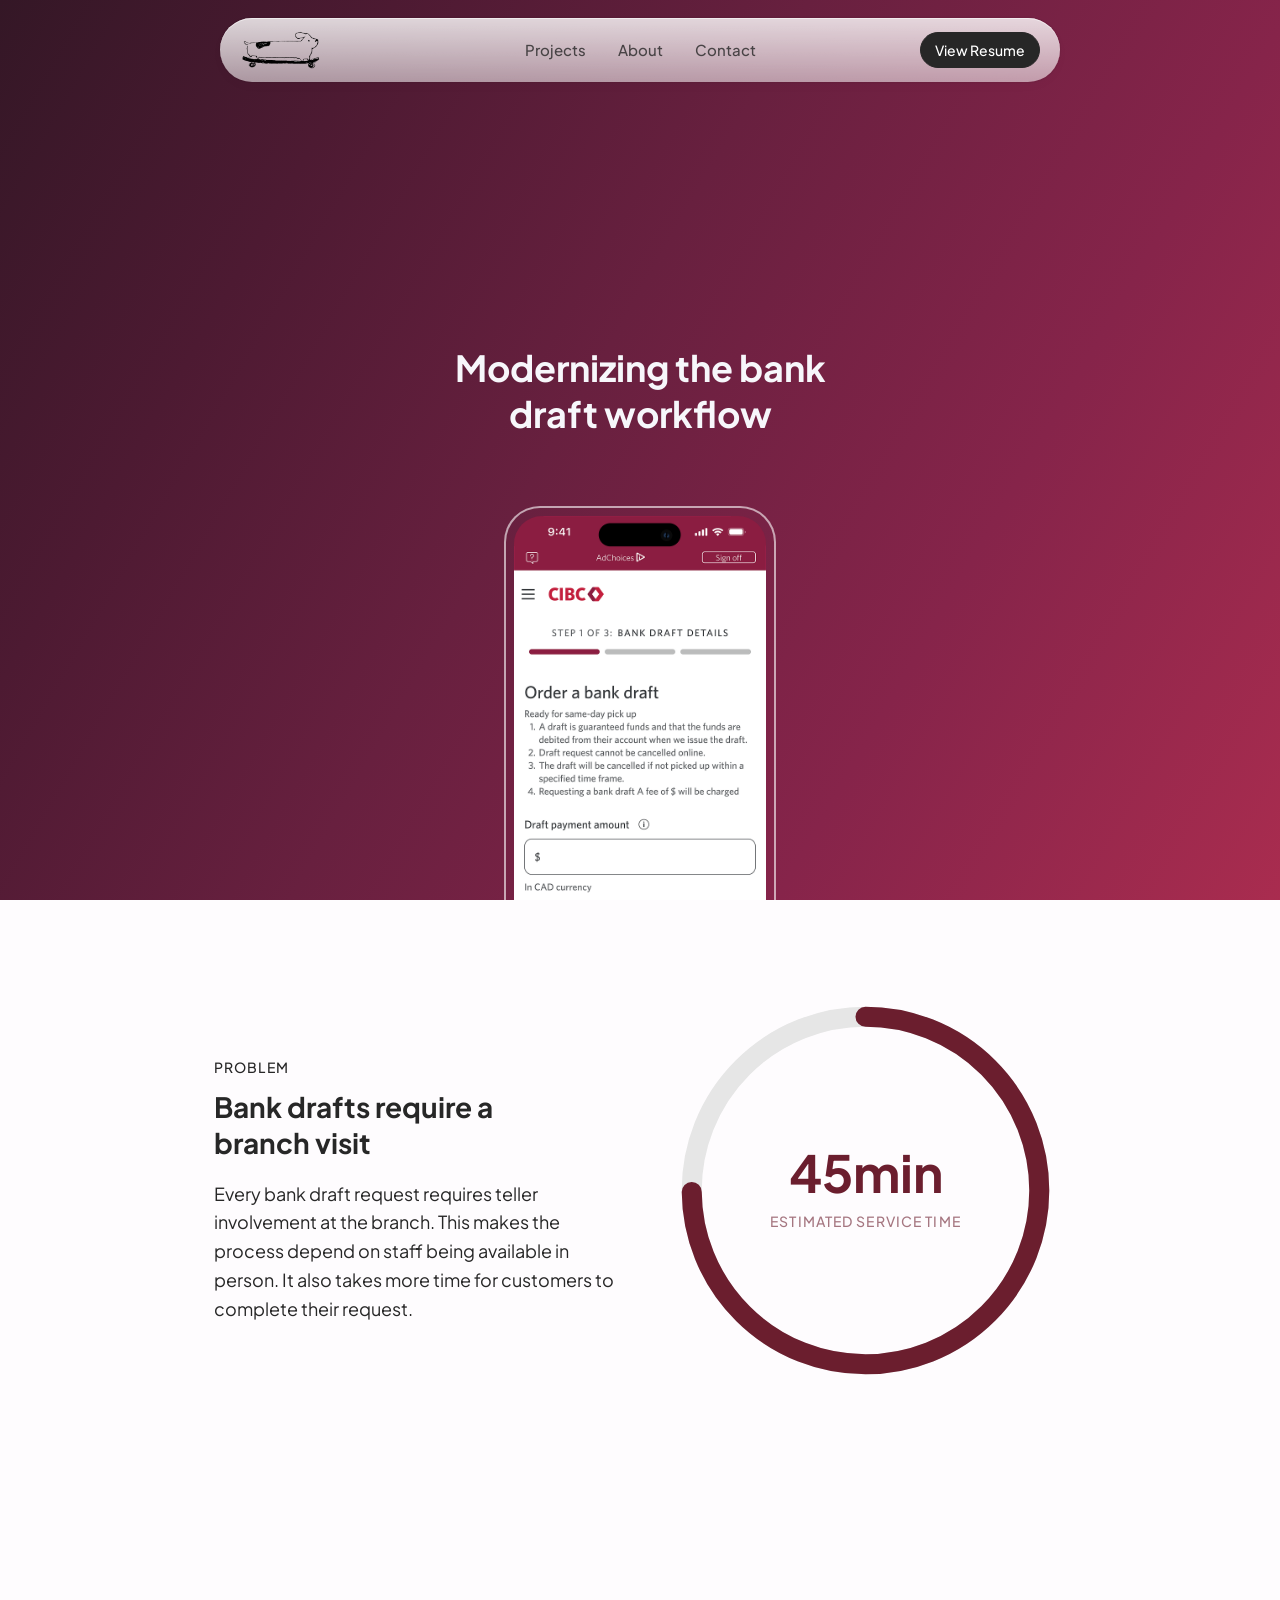
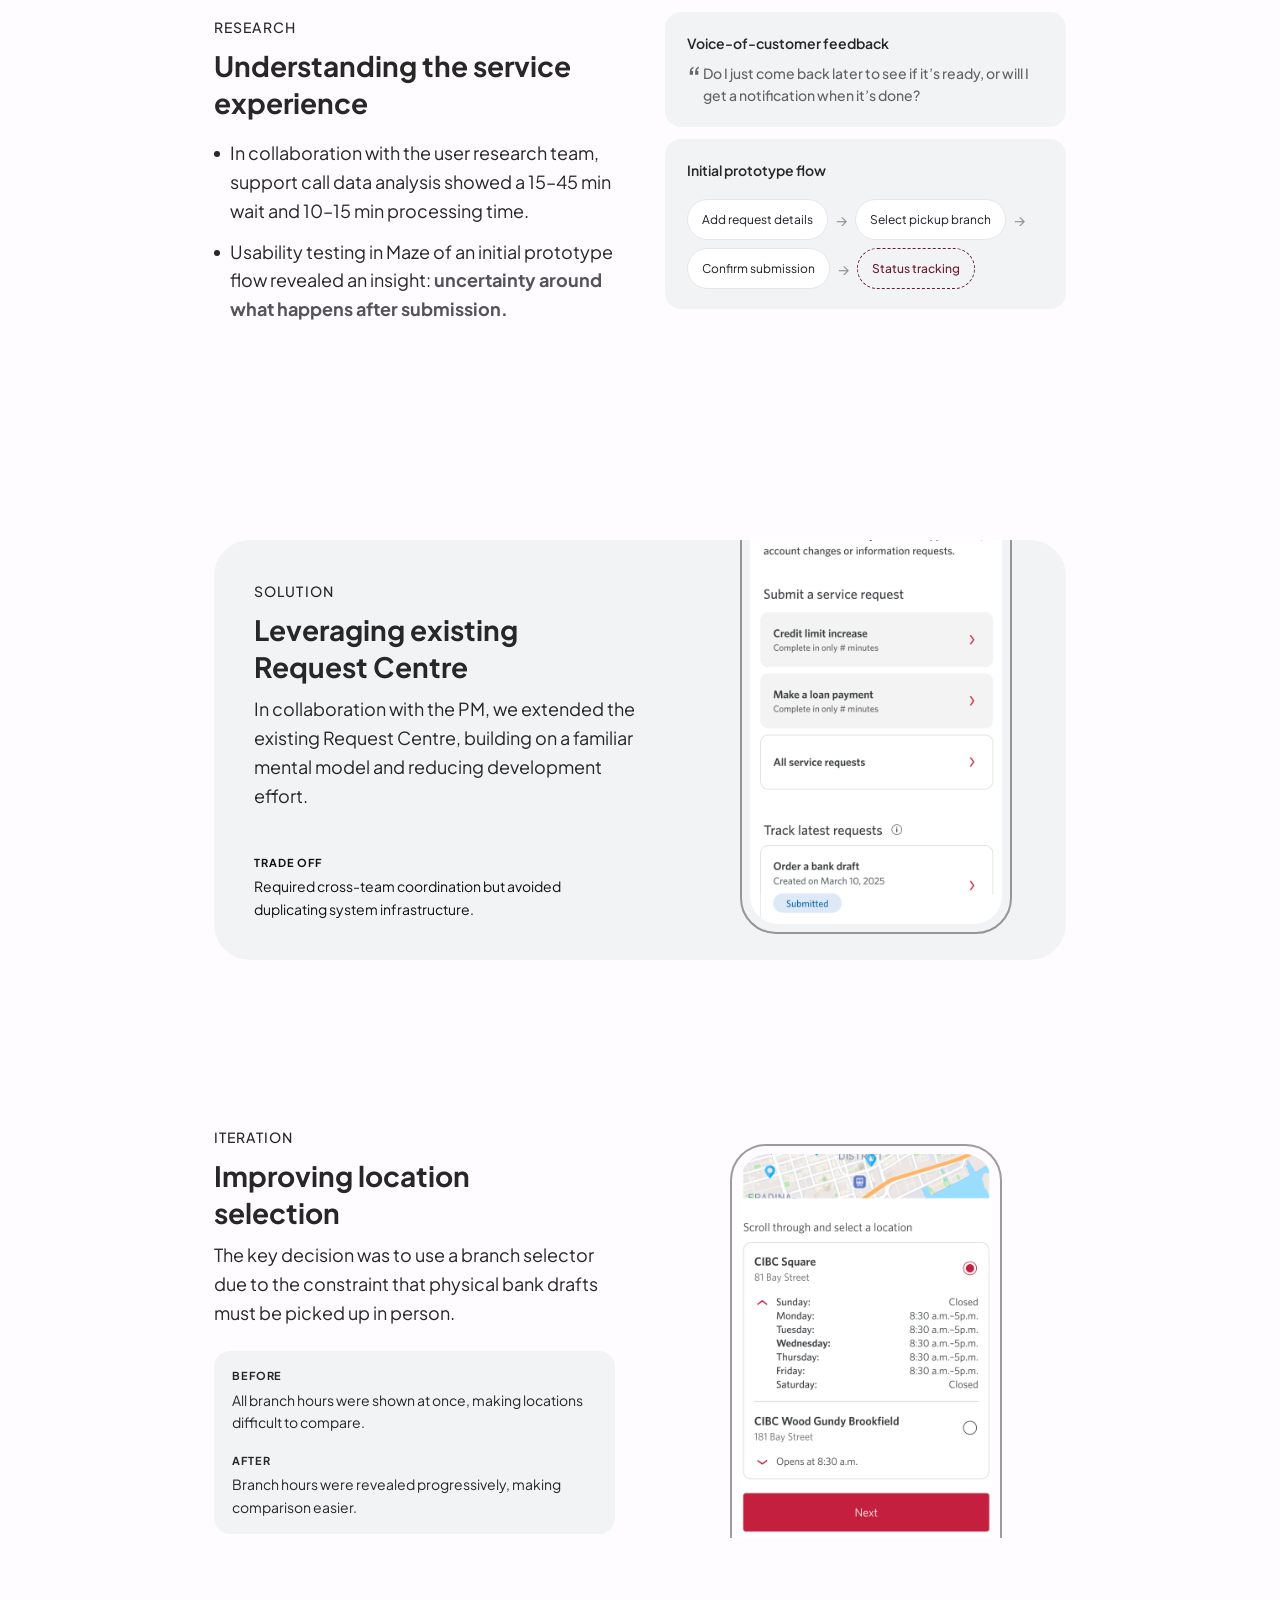
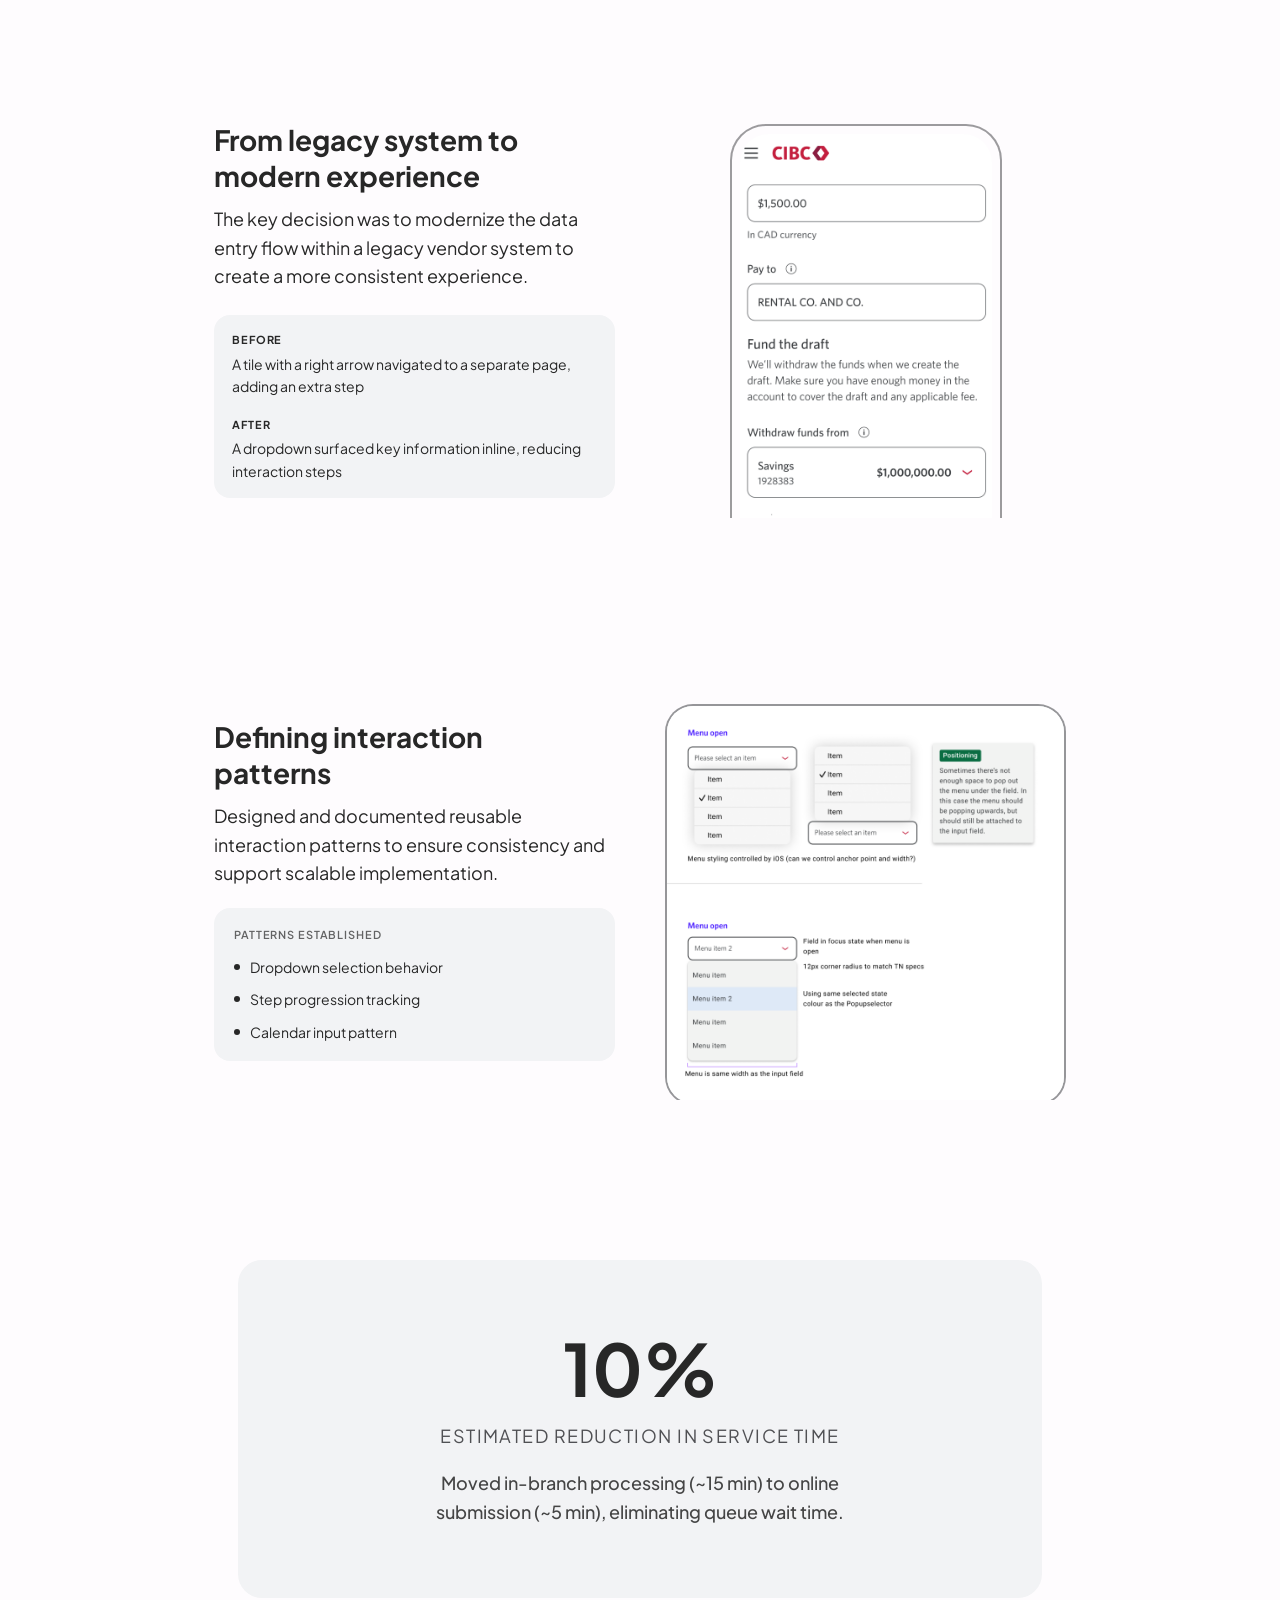
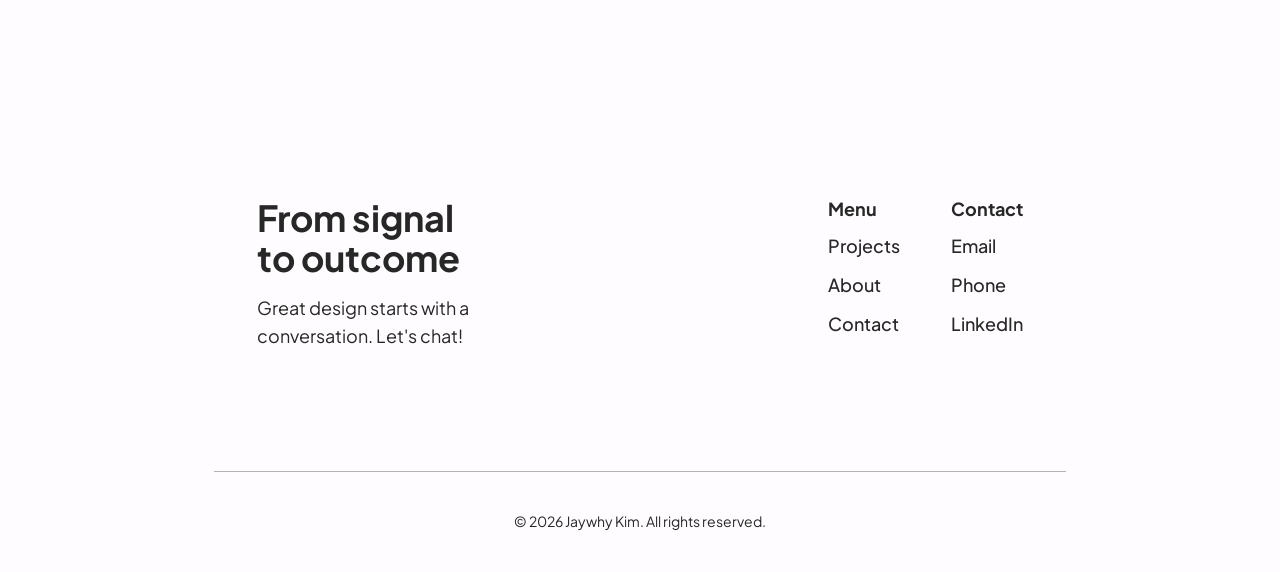
==== case-study-cibc.html @ 4ae616ef "Fix tradeoff and research styling" ====
<!DOCTYPE html>
<html lang="en">

<head>
  <meta charset="UTF-8" />
  <meta name="viewport" content="width=device-width, initial-scale=1.0" />

  <title>CIBC Case Study</title>

  <link rel="stylesheet" href="./styles.css" />
  <link rel="stylesheet" href="./case-study-cibc.css" />

</head>

<body>

<div class="container">

   <section class="hero">

      <div class="hero-content">
 <div class="hero-text">

         <h2>
Modernizing the bank<br>
<b>draft workflow</b>
</h2>

        </div>
      <div class="project-image">
  <div class="image-frame">

            <img src="assets/hero-cibc.png" alt="CIBC project preview">
  </div>
          </div>
          

        </div>

      

    </section>

    <nav class="navbar">
      <div class="navbar-inner">

        <a href="index.html" class="logo">
          <img src="assets/logo.png" alt="Logo">
        </a>

        <div class="nav-links">
          <a href="#projects">Projects</a>
          <a href="#about">About</a>
          <a href="#contact">Contact</a>
        </div>

        <a href="assets/Jaywhy-Resume-2026.pdf" class="button button-primary button-sm" target="_blank">
          View Resume
        </a>

      </div>
    </nav>
  <!-- =========================
       PROBLEM SECTION
  ========================== -->
  <!-- =========================
     PROBLEM SECTION (UPDATED)
========================== -->
<section class="projects-section">

  <div class="projects-grid">

    <div class="project-card project-card--split">

      <div class="project-content">

        <div class="project-top">

          <p class="project-metric">Problem</p>

          <h3 class="project-title">
Bank drafts require a branch visit
         </h3>

          <div class="problem-block">

  
    
    <p class="problem-text">
Every bank draft request requires teller involvement at the branch. This makes the process depend on staff being available in person. It also takes more time for customers to complete their request.
  </p>

  

</div>

        </div>
      </div>

<div class="project-tile project-tile--problem">

  <svg class="dial-svg" viewBox="0 0 120 120">

    <!-- background ring (25% remainder grey) -->
    <circle class="dial-bg" cx="60" cy="60" r="52"></circle>

    <!-- progress ring (75% burgundy) -->
    <circle class="dial-progress" cx="60" cy="60" r="52"></circle>

  </svg>

  <div class="dial-content">
    <div class="metric-value">45min</div>
    <div class="metric-label">Estimated service time </div>
  </div>

</div>
    </div>

  </div>

</section>
<section class="projects-section">
  <div class="projects-grid">

    <div class="project-card project-card--split project-card--solution">

      <!-- LEFT SIDE -->
      <div class="project-content">

        <div class="project-top">

          <p class="project-metric">Research</p>

          <h3 class="project-title">
Understanding the service experience
 </h3>
<div class="problem-block">

  <div class="problem-dot-line">
    <span class="problem-dot"></span>
    <p class="problem-text">
In collaboration with the user research team, support call data analysis showed a 15–45 min wait and 10–15 min processing time.
 </div>

  <div class="problem-dot-line">
    <span class="problem-dot"></span>
    <p class="problem-text">
Usability testing in Maze of an initial prototype flow revealed an insight: 
<span class="text-label">uncertainty around what happens after submission.</span>

  </div>

 

</div>
</div>
      </div>

      <!-- RIGHT SIDE: RESEARCH TILE -->
     <!-- RIGHT SIDE: RESEARCH TILE -->
<div class="project-tile project-tile--research">

  <div class="research-stack">

    <!-- CARD 2 -->
 <div class="research-card">
      <h4>Voice-of-customer feedback</h4>

    
      <div class="impact-point ">
        <span class="vc-quote">
Do I just come back later to see if it’s ready, or will I get a notification when it’s done?
      </div>
    </div>

    <!-- CARD 3 (NEW: FLOW ARTIFACT) -->
    <div class="research-card">
      <h4>Initial prototype flow</h4>

      <div class="impact-flow">

        <div class="flow-row">
          <span class="pill">Add request details</span>
          <span class="arrow">→</span>
          <span class="pill">Select pickup branch</span>
          <span class="arrow">→</span>
          <span class="pill">Confirm submission</span>
          <span class="arrow">→</span>
          <span class="pill pill--missing">Status tracking</span>
        </div>

      </div>
    </div>
   
   

  </div>
</div>

    </div>

  </div>
</section>

  <!-- =========================
       SOLUTION SECTION
  ========================== -->
  <section class="projects-section">
    <div class="projects-grid">

      <div class="project-card project-card--split project-card--full">

        <div class="project-content">

          <div class="project-top">

            <p class="project-metric">Solution</p>

            <h3 class="project-title">
Leveraging existing Request Centre       </h3>

            <p class="project-description">
In collaboration with the PM, we extended the existing Request Centre, building on a familiar mental model and reducing development effort.
</p>



          </div>
 <div class="project-bottom">
    <div class="tradeoff">
      <div class="tradeoff-label">TRADE OFF</div>
      <div class="tradeoff-text">
Required cross-team coordination but avoided duplicating system infrastructure.
      </div>
    </div>
  </div>
        </div>

        <div class="project-tile">
          


 <div class="project-image">
  <div class="image-frame image-frame--inverted">

            <img src="assets/status-pill.png" alt="CIBC project preview">
  </div>
          </div>




        </div>

      </div>

    </div>
  </section>
  <section class="projects-section">
    <div class="projects-grid">

      <div class="project-card project-card--split">

        <div class="project-content">

          <div class="project-top">
 <p class="project-metric">Iteration</p>
           

            <h3 class="project-title">
Improving location selection
            </h3>

            <p class="project-description">
The key decision was to use a branch selector due to the constraint that physical bank drafts must be picked up in person.
</div>
<div class="comparison-card">

  <div class="comparison-block">
    <div class="comparison-label">BEFORE</div>
    <div class="comparison-text">
All branch hours were shown at once, making locations difficult to compare.
   </div>
  </div>

  <div class="comparison-spacer"></div>

  <div class="comparison-block">
    <div class="comparison-label">AFTER</div>
    <div class="comparison-text">
Branch hours were revealed progressively, making comparison easier.
    </div>
  </div>

</div>
        </div>




        <div class="project-tile">
          


 <div class="project-image--default">
  <div class="image-frame">

            <img src="assets/scroll-map.png" alt="CIBC project preview">
  </div>
          </div>




        </div>

      </div>

    </div>
  </section>
  
  <section class="projects-section">
    <div class="projects-grid">

      <div class="project-card project-card--split">

        <div class="project-content">

          <div class="project-top">

           

            <h3 class="project-title">
From legacy system to modern experience
           </h3>

            <p class="project-description">
The key decision was to modernize the data entry flow within a legacy vendor system to create a more consistent experience.
</div>
<div class="comparison-card">

  <div class="comparison-block">
    <div class="comparison-label">BEFORE</div>
    <div class="comparison-text">
A tile with a right arrow navigated to a separate page, adding an extra step    </div>
  </div>

  <div class="comparison-spacer"></div>

  <div class="comparison-block">
    <div class="comparison-label">AFTER</div>
    <div class="comparison-text">
A dropdown surfaced key information inline, reducing interaction steps
    </div>
  </div>

</div>
        </div>

        <div class="project-tile">
          


 <div class="project-image--default">
  <div class="image-frame">

            <img src="assets/detail-input.png" alt="CIBC project preview">
  </div>
          </div>




        </div>

      </div>

    </div>
  </section>
  


<section class="projects-section">
    <div class="projects-grid">

      <div class="project-card project-card--split">

        <div class="project-content">

          <div class="project-top">

           

            <h3 class="project-title">
Defining interaction patterns
           </h3>

            <p class="project-description">
Designed and documented reusable interaction patterns to ensure consistency and support scalable implementation.
</p>
</div>
<div class="impact-stack">


  <div class="impact-label">
Patterns established
  </div>

  <div class="impact-list">

    <div class="impact-point">
      <span class="impact-dot"></span>
      <span>Dropdown selection behavior</span>
    </div>

    <div class="impact-point">
      <span class="impact-dot"></span>
      <span>Step progression tracking</span>
    </div>

    <div class="impact-point">
      <span class="impact-dot"></span>
      <span>Calendar input pattern</span>
    </div>

  </div>

</div>
        </div>

        <div class="project-tile">
          


 <div class="project-image--default">
  <div class="no-outline-tile">

            <img src="assets/design-system.png" alt="CIBC project preview">
  </div>
          </div>




        </div>

      </div>

    </div>
  </section>


   
<section class="metric-section">

  <div class="outcome-card">

    <div class="outcome-metric">
       10%
    </div>

<div class="outcome-description">
Estimated reduction in service time 
</div>

    <div class="outcome-subtitle">
Moved in-branch processing (~15 min) to online submission (~5 min), eliminating queue wait time.
  </div>

</section>

<section id="contact" class="contact-section">

      <div class="contact-content">

        <div class="contact-col contact-intro">
          <h2>From signal to outcome</h2>
          <p> Great design starts with a conversation. Let's chat!</p>
        </div>

        <div class="contact-group">

          <div class="contact-col">
            <h3 class="contact-title">Menu</h3>
            <div class="contact-links">
              <a href="#projects">Projects</a>
              <a href="#about">About</a>
              <a href="#contact">Contact</a>
            </div>
          </div>

          <div class="contact-col">
            <h3 class="contact-title">Contact</h3>
            <div class="contact-links">
              <a href="mailto:jaywhyk@gmail.com">Email</a>
              <a href="tel:+16477075891">Phone</a>
              <a href="https://linkedin.com">LinkedIn</a>
            </div>
          </div>

        </div>

      </div>

    </section>

  <!-- =========================
       FOOTER
  ========================== -->
  <footer class="footer">
    <p class="small">© 2026 Jaywhy Kim. All rights reserved.</p>
  </footer>

</div>

</body>
</html>
---- styles.css ----
@import url('https://fonts.googleapis.com/css2?family=Plus+Jakarta+Sans:wght@300;400;500;600;700;800&display=swap');

/* =========================
   BASE RESET
========================= */

* {
  margin: 0;
  padding: 0;
  box-sizing: border-box;
}

html, body {
  height: 100%;
}

body {
  margin: 0;
  padding: 0;

}

/* =========================
   DESIGN TOKENS
========================= */

:root {
  --bg: #FEFCFE;

  --text-h1: 60px;
  --text-h2: 36px;
  --text-h3: 28px;
  --text-p: 18px;
  --text-small: 14px;
  --text-lead: 22px;

  --lh-tight: 1.1;
  --lh-normal: 1.6;

  --weight-regular: 400;
  --weight-medium: 500;
  --weight-bold: 700;

  --radius-md: 20px;
  --radius-lg: 28px;
  --radius-xl: 36px;

  --border-glass: rgba(0, 0, 0, 0.06);
  --border-light: rgba(39, 39, 39, 0.12);
  --border-medium: rgba(39, 39, 39, 0.22);
  --border-strong: rgba(39, 39, 39, 0.35);
  --border-white: rgb(247, 247, 251);
  --border-white-soft: rgba(255, 255, 255, 0.6);
  --border-grey: rgba(39, 39, 39, 0.24);

  --bg-card: rgb(247, 247, 251);
  --bg-about: #e8e8e8;

  --black: rgb(39, 39, 39);
  --black-soft: rgb(26, 26, 34);
  --black-muted: rgba(11, 11, 15, 0.7);
  --black-faint: rgba(11, 11, 15, 0.4);
  --grey: rgb(242, 243, 245);
  --burgundy: #6b1e2e;

  --text-grey: rgba(39, 39, 39, 0.7);

  --navbar-h: 82px; /* 64px bar + 18px sticky top offset */
}

/* =========================
   BASE
========================= */

body {
  font-family: "Plus Jakarta Sans", sans-serif;
  line-height: var(--lh-normal);
  background: var(--bg);
  color: var(--black);
  -webkit-font-smoothing: antialiased;
  text-rendering: optimizeLegibility;
}

/* KEY FIX: container is now a flex column so hero can fill remaining height */
.container {
  max-width: 900px;
  margin: 0 auto;
  padding: 0 20px;
  min-height: 100dvh;
  display: flex;
  flex-direction: column;
  position: relative
}

/* =========================
   TYPOGRAPHY
========================= */

h1 {
  font-size: var(--text-h1);
  line-height: 1;
  font-weight: var(--weight-bold);
  color: var(--black);
}

h2 {
  font-size: var(--text-h2);
  line-height: var(--lh-tight);
  font-weight: var(--weight-bold);
}

h3 {
  font-size: var(--text-h3);
  line-height: 1.2;
  font-weight: var(--weight-bold);
}

p {
  font-size: var(--text-p);
  line-height: var(--lh-normal);
}

.small {
  font-size: var(--text-small);
  line-height: 1.4;
  font-weight: var(--weight-regular);
}

.lead {
  font-size: var(--text-lead);
  line-height: 1.5;
  font-weight: var(--weight-regular);
}

/* =========================
   GLOBAL LINK RESET
========================= */

a {
  color: inherit;
  text-decoration: none;
}

a:visited { color: inherit; }
a:hover   { color: inherit; }
a:active  { color: inherit; }

/* =========================
   NAVBAR
========================= */


.layout {
  max-width: 900px;
  margin: 0 auto;
  padding: 0 20px;
  width: 100%;
}

.navbar {
  position: fixed;
  top: 18px;
  left: 50%;
  transform: translateX(-50%);
  width: min(840px, 100% - 40px);
  z-index: 1000;
}

.navbar-inner {
  display: flex;
  align-items: center;
  justify-content: space-between;
  height: 64px;
  padding: 0 20px;

  background: linear-gradient(
    180deg,
    rgba(255,255,255,0.82),
    rgba(255,255,255,0.55)
  );
  backdrop-filter: blur(32px);
  border-radius: 999px;
  box-shadow:
    0 4px 12px rgba(0,0,0,0.025),
    0 0 0 1.5px rgba(0,0,0,0.045),
    inset 0 1px 0 rgba(255,255,255,0.55);
}


.logo {
  display: flex;
  align-items: center;
}

.logo img {
  height: 42px;
  display: block;
}

.nav-links {
  position: absolute;
  left: 50%;
  transform: translateX(-50%);

  display: flex;
  gap: 32px;
  align-items: center;
}

.nav-links a {
  text-decoration: none;
  color: var(--black);
  font-size: 15px;
  opacity: 0.8;
  font-weight: var(--weight-medium);
}

.navbar .button {
  margin-left: auto;
  display: flex;
  align-items: center;
}

a.button-primary:visited {
  color: var(--bg-card);
}

/* =========================
   BUTTON SYSTEM
========================= */

.button {
  display: inline-flex;
  align-items: center;
  justify-content: center;
  border-radius: 999px;
  text-decoration: none;
  font-weight: var(--weight-medium);
  line-height: 1;
  cursor: pointer;
  white-space: nowrap;
}

.button-sm  { padding: 10px 14px; font-size: var(--text-small); }
.button-md  { padding: 12px 18px; font-size: var(--text-small); }
.button-lg  { padding: 20px 24px; font-size: var(--text-p); }

.button-primary {
  background: var(--black);
  color: #fff;
  border: 1px solid var(--black);
  font-weight: var(--weight-medium);
}

.button-secondary {
  background: transparent;
  border: 2px solid var(--black-muted);
  font-weight: var(--weight-medium);
}

.button-outline {
  width: 60px;
  height: 42px;
  border-radius: 999px;
  background: transparent;
}

.button-primary,
.button-primary:hover,
.button-primary:focus,
.button-primary:active {
  background: var(--black);
  color: #fff;
  transform: none;
  opacity: 1;
  box-shadow: none;
}

/* =========================
   HERO
========================= */

.hero {
  flex: 1;
min-height: 100dvh;
   margin-top: -64px;

  display: flex;
  align-items: center;
  justify-content: center;

  padding: 0;
  margin: 0;
}

.hero-content {
  width: 100%;
  max-width: 1100px;

  display: flex;
  flex-direction: column;
  align-items: center;
  justify-content: center;

  text-align: center;
  gap: 40px;
}

.hero-text {
  display: flex;
  flex-direction: column;
  align-items: center;
  justify-content: center;
  gap: 24px;
  width: 100%;
  max-width: 800px;
 
}

.hero-text h1 {
  letter-spacing: -0.03em;
}

.hero-image {
  display: flex;
  justify-content: center;
  align-items: center;
  width: 100%;
}

.hero-image img {
  width: 480px;
  max-width: 90%;
  display: block;
}

/* =========================
   SECTIONS
========================= */

.projects-section {
  padding: 40px 0 0;
  padding-left: 0;
  padding-right: 0;
}

.about-section {
  padding-top: 56px;
  padding-bottom: 0px;
  padding-left: 0;
  padding-right: 0;
}

.contact-section {
  padding: 120px 20px 120px;
  padding-left: 0;
  padding-right: 0;
}

/* =========================
   PROJECT GRID
========================= */

.projects-grid {
  display: grid;
  grid-template-columns: 1fr;
  gap: 56px;
  margin-top: 40px;
}

/* =========================
   PROJECT CARD
========================= */

.project-card {
  display: flex;
  flex-direction: row;
  height: 420px;
  border-radius: var(--radius-lg);
  overflow: hidden;
  position: relative;
  isolation: isolate;
}

.project-metric-inline {
  font-size: var(--text-small);
  font-weight: var(--weight-medium);
  color: var(--bg-card);
  letter-spacing: 0.01em;
}

.project-card--1 {
  background: linear-gradient(
    120deg,
    #341726 0%,
    #4d1a32 22%,
    #68203f 45%,
    #86244a 72%,
    #a92c4f 100%
  );
}

.project-card--2 {
  background: linear-gradient(
    120deg,
    #7a3a1f 0%,
    #b24d2f 30%,
    #d8734e 55%,
    #e07a52 78%,
    #c95f3f 100%
  );
}

.project-card--3 {
  background: linear-gradient(
    120deg,
    #a8d6ff 0%,
    #bfe3ff 35%,
    #d6ecff 70%,
    #eaf6ff 100%
  );
  color: var(--black);
}

/* IMAGE */

.project-image {
  width: 50%;
  padding-top: 28px;
  order: 2;
  display: flex;
  justify-content: center;
  align-items: stretch;
  overflow: visible;
  position: relative;
}

.image-frame {
  width: 100%;
  max-width: 272px;
  position: relative;
  border-radius: var(--radius-xl) var(--radius-xl) 0 0;
  border-top: 2px solid var(--border-white-soft);
  border-left: 2px solid var(--border-white-soft);
  border-right: 2px solid var(--border-white-soft);
  border-bottom: none;
  padding: 8px;
  padding-bottom: 0;
  overflow: hidden;
  box-sizing: border-box;
}

.image-frame img {
  width: 100%;
  height: 100%;
  display: block;
  object-fit: cover;
  border-radius: 28px 28px 0 0;
}

/* CONTENT */

.project-content {
  width: 50%;
  color: var(--bg);
  order: 1;
  padding: 40px;
  display: flex;
  flex-direction: column;
  text-align: left;
  position: relative;
  z-index: 1;
}

.project-top {
  display: flex;
  flex-direction: column;
  gap: 10px;
}

.project-bottom {
  margin-top: 16px;
  display: flex;
  flex-direction: column;
  align-items: flex-start;
  gap: 24px;
}

.project-metric {
  font-size: var(--text-small);
  text-transform: uppercase;
  letter-spacing: 0.08em;
  font-weight: var(--weight-medium);
}

.project-title {
  font-size: var(--text-h3);
  font-weight: var(--weight-bold);
  width: 90%;
  line-height: 1.3;
}

.project-link {
  border: 1.5px solid var(--bg-card);
}

.project-link .fa-solid,
.project-link .fas {
  font-size: 20px;
}

.project-title,
.project-metric,
.project-content p {
  color: var(--bg-card);
}

.project-link,
.project-link * {
  color: var(--bg-card);
}

.project-card--3 .project-title,
.project-card--3 .project-metric,
.project-card--3 .project-content p,
.project-card--3 .project-link,
.project-card--3 .project-link * {
  color: var(--black);
}

.project-card--3 .project-link {
  border-color: var(--black);
}

.no-outline-tile {
  width: 100%;
  height: 100%;
  background: var(--grey);
  overflow: hidden;
  border-radius: var(--radius-lg);
  padding: 0px;
  border: 2px solid var(--black-faint); /* ✅ this is what you need */
}
.no-outline-tile img {
  width: 100%;
  height: 100%;
  object-fit: cover;
  display: block;
}

/* =========================
   ABOUT
========================= */

.about-card {
  width: 100%;
  padding: 54px 28px 72px;
  display: flex;
  flex-direction: column;
  align-items: center;
  text-align: center;
  background:var(--grey);
  border-radius: var(--radius-lg);
}

.about-card .button {
  margin-top: 32px;
}

.about-avatar {
  width: 140px;
  height: 140px;
  border-radius: 50%;
  overflow: hidden;
  display: flex;
  align-items: center;
  justify-content: center;
}

.about-avatar img {
  width: 100%;
  height: 100%;
  object-fit: cover;
  display: block;
}

.about-body {
  display: flex;
  flex-direction: column;
  align-items: center;
  width: 100%;
}

.about-copy {
  max-width: 770px;
}

.about-text {
  margin-top: 34px;
  margin-bottom: 34px;
  text-align: center;
}

.about-text.lead {
  font-size: var(--text-h3);
  font-weight: var(--weight-medium);
  line-height: var(--lh-normal);
  max-width: 100%;
  justify-self: center;
}

.about-card .button {
  margin-top: 0;
  border: 2px solid var(--black-muted);
}

/* =========================
   CONTACT
========================= */

.contact-content {
  width: 90%;
  max-width: 1000px;
  margin: 0 auto;
  display: flex;
  align-items: flex-start;
  justify-content: space-between;
  gap: clamp(48px, 6vw, 140px);
}

.contact-col {
  display: flex;
  flex-direction: column;
}

.contact-intro {
  display: flex;
  flex-direction: column;
  gap: 16px;
  max-width: 240px;
}

.contact-intro h2 {
  line-height: 1.1;
}

.contact-left {
  flex: 0 0 320px;
  display: flex;
  flex-direction: column;
  gap: 16px;
}

.contact-left h2 {
  line-height: 1.1;
  letter-spacing: -0.02em;
}

.contact-left p {
  max-width: 28ch;
  line-height: 1.6;
}

.contact-right {
  flex: 1;
  display: flex;
  flex-direction: column;
  gap: 16px;
}

.contact-title {
  font-size: var(--text-p);
  font-weight: var(--weight-bold);
  margin-bottom: 12px;
}

.contact-links {
  display: flex;
  flex-direction: column;
  gap: 10px;
}

.contact-links a {
  font-size: var(--text-p);
  font-weight: var(--weight-medium);
  line-height: var(--lh-normal);
  text-decoration: none;
}

.contact-group {
  display: flex;
  gap: clamp(24px, 4vw, 80px);
}

/* =========================
   FOOTER
========================= */

.footer {
  padding: 40px 0;
  text-align: center;
  border-top: 1.5px solid var(--border-strong);
}

/* =========================
   TABLET  ≤ 1024px
========================= */

@media (max-width: 1024px) {
  .hero-content {
    gap: 32px;
  }

  .hero-image img {
    width: 420px;
  }
}

/* =========================
   MOBILE  ≤ 768px
========================= */

@media (max-width: 768px) {

  :root {
    --navbar-h: 78px;
  }

  .container {
    padding: 0 20px;
    /* keep flex column so hero centering still works on mobile */
  }

  .logo {
    justify-self: start;
  }

  /* --- hero --- */
  .hero {
    padding: 0;
  }

  .hero-content {
    gap: 28px;
    padding: 0 20px;
  }

  .hero-text {
    gap: 18px;
    max-width: 92%;
  }

  .hero-text h1 {
    margin: 0 auto;
    font-size: var(--text-h2);
      letter-spacing: -0.03em;

  }

  .hero-text p {
    margin: 0 auto;
  }

  .hero-image img {
    width: min(360px, 92vw);
  }

  /* --- sections --- */
  .projects-section {
    padding: 0;
  }

  .about-section {
    padding-top: 40px;
    padding-bottom: 0;
  }

  /* --- project grid --- */
  .projects-grid {
    gap: 40px;
    margin-top: 40px;
  }

  /* --- project cards --- */
  .project-card {
    flex-direction: column;
    height: auto;
    overflow: hidden;
    border-radius: var(--radius-md);
  }

  .project-image {
    width: 100%;
    height: 100%;
    display: flex;
    justify-content: center;
    align-items: center;
  }

  .project-content {
    width: 100%;
    padding: 40px 40px 0;
  }

  .project-title {
    font-size: var(--text-h3);
    line-height: 1.3;
    width: 70%;
  }

  .project-card--3 .project-image {
    overflow: hidden;
  }

  .project-card--3 .project-image img {
    width: 60%;
    object-fit: cover;
  }

  /* --- about --- */
  .about-card {
    padding: 54px 20px 72px;
    border-radius: var(--radius-md);
  }

  .about-copy {
    max-width: 600px;
  }

  .about-text.lead {
    font-size: var(--text-lead);
  }

  /* --- contact --- */
  .contact-section {
    padding: 100px 0;
  }

  .contact-content {
    flex-direction: row;
    align-items: flex-start;
    justify-content: space-between;
    gap: clamp(60px, 5vw, 120px);
  }

  .contact-group {
    flex-direction: row;
    gap: clamp(60px, 4vw, 80px);
  }

  .contact-title {
    margin-bottom: 4px;
  }
}

/* =========================
   SMALL MOBILE  ≤ 640px
========================= */

@media (max-width: 640px) {

  .container {
    padding: 0 12px;
  }

  .nav-links {
    display: none;
  }

  .contact-content {
    flex-direction: column;
  }

  .project-content {
    padding: 32px 32px 0;
  }

  .about-text.lead {
    max-width: 90%;
  }

  .project-title {
    width: 90%;
  }
}

/* =========================
   EXTRA SMALL  ≤ 400px
========================= */

@media (max-width: 400px) {

  .hero-content {
    gap: 24px;
    padding: 0;
  }

  .hero-image img {
    width: min(300px, 94vw);
  }

  .hero-text h1 {
    width: 85%;
      letter-spacing: -0.03em;

  }

  .hero-text p {
    width: 70%;
    margin: 0 auto;
  }

  .project-content {
    padding: 28px 28px 14px;
  }

  .project-title {
    width: 100%;
  }

  .project-top {
    max-width: 100%;
  }

  .image-frame {
    width: 100%;
    max-width: 240px;
  }

  .image-frame img {
    width: 100%;
  }

  .project-card--3 .project-image img {
    width: 100%;
    height: auto;
    object-fit: cover;
  }

  .contact-content {
    flex-direction: column;
    gap: clamp(60px, 5vw, 120px);
  }

  .contact-group {
    flex-direction: row;
    gap: clamp(60px, 4vw, 80px);
  }
}
---- case-study-cibc.css ----
/* =========================
   CONTAINER (GLOBAL FIX)
========================= */


.container {
  width: 100%;
  margin: 0 auto;
  padding: 0 24px;
  box-sizing: border-box;
}

/* =========================
   HERO BASE (STABLE FIX)
========================= */

.hero {
  width: 100vw;
min-height: 100dvh;

  margin-left: calc(50% - 50vw);
  margin-right: calc(50% - 50vw);

  background: linear-gradient(
    120deg,
    #341726 0%,
    #4d1a32 22%,
    #68203f 45%,
    #86244a 72%,
    #a92c4f 100%
  );

  overflow: hidden;

  display: flex;
  align-items: flex-end; /* bottom anchor */
}

/* INNER WRAPPER */
.hero-content {
  width: 100%;
 

  margin: 0 auto;
  padding: 0 24px;

  display: flex;
  justify-content: center;
  align-items: center;
}

.hero-text h2 {
   color: var(--bg-card);
       line-height: 1.3;
       Width: 100%;
}

/* IMAGE WRAPPER (DO NOT COLLAPSE IT) */
.hero-image {
  display: flex;
  justify-content: center;
  align-items: flex-end;

  width: 100%;
}



/* FRAME (RESTORE VISUAL STRUCTURE) */
.image-frame {
  display: inline-flex;
  align-items: flex-end;



  line-height: 0; /* only kill baseline gap, not spacing */
  box-sizing: border-box;
}

/* IMAGE */
.hero-image img {
  
  height: auto;

  display: block;

}

/* =========================
   CASE META (OUTLINED INFO ROW)
========================= */

.case-meta {
  margin-top: 24px;
}

/* OUTER CONTAINER */
.meta-grid {
  display: grid;
  grid-template-columns: repeat(3, 1fr);

  border: 1.5px solid var(--border-grey);
  border-radius: 14px;

  overflow: hidden;
  background: transparent;
}

/* EACH COLUMN */
.meta-col {
  padding: 20px 24px;

  display: flex;
  flex-direction: column;
  gap: 6px;

  text-align: left;
}

/* VERTICAL DIVIDERS */
.meta-col:not(:last-child) {
  border-right: 1.5px solid var(--border-grey);
}

/* LABEL (SMALL CAPS STYLE) */
.meta-label {
  font-size: 11px;
  font-weight: 600;
  letter-spacing: 0.08em;
  text-transform: uppercase;

  color: var(--black);
}

/* VALUE TEXT */
.meta-value {
  font-size: var(--text-small);
  font-weight: var(--weight-medium);
  line-height: 1.5;

  color: var(--black);
}

/* =========================
   RESPONSIVE
========================= */

@media (max-width: 768px) {
  .meta-grid {
    grid-template-columns: 1fr;
  }

  .meta-col {
    border-right: none;
    border-bottom: 1px solid rgba(39, 39, 39, 0.12);
  }

  .meta-col:last-child {
    border-bottom: none;
  }

   .project-card--split {
    flex-direction: column;
  }

  .hero {
    height: 70vh;
  }

  .hero-text h2 {
    font-size: var(--text-h3);
    line-height: var(--lh-tight);
    width: 100%;
  }

}

/* =========================
   SECTION WRAPPER FIX
========================= */


.case-intro {
  max-width: 1100px;
  padding-top: 0;
  padding-bottom: 120px;
  display: flex;
  flex-direction: column;
  gap: 16px;
}

/* IMPORTANT: DO NOT override h1 system styles */
.case-intro-title {
  font-size: var(--text-h2);
  line-height: 1.2;
  font-weight: var(--weight-bold);
  color: var(--black);
  margin: 0;
  max-width: 75%;
}

.case-intro-text {
  font-size: var(--text-p);
  line-height: var(--lh-normal);
  font-weight: var(--weight-regular);
  color: var(--black-muted);
  max-width: 700px;
  margin: 0;
}



/* IMPORTANT: restore containment */
.projects-section{
  padding-top: 80px;
  padding-bottom: 80px;
  padding-left:0;
  padding-right:0;
}
.projects-grid {
  max-width: 1100px;
  margin: 0 auto;

}

/* =========================
   50 / 50 SPLIT FIX
========================= */
.project-card {
  border-radius: 0;
}

.project-card--split {
  display: flex;
  flex-direction: row;
  gap: 50px;
  align-items: stretch;
  
}

.project-card--full {
  background: var(--grey);
  border-radius: var(--radius-xl);
  overflow: hidden;
}

.project-card--full .project-content {
  padding-top: 40px !important;
  padding-left: 40px !important;
  padding-bottom: 40px !important;
}

/* LEFT = TEXT */
.project-card--split .project-content {
  order: 1;
  flex: 1;
  min-width: 0;
padding-top: 0px;
padding-left: 0px;
padding-right: 0px;
padding-bottom: 0px;
  color: var(--black)!important;
  height: 100%;
  flex-direction: column;
  justify-content: center;
}

.project-card--split .project-image {
width: 100%;
padding-top: 0;
padding-bottom: 28px;
}

.project-card--split .project-image--default {
  padding-top: 28px;
padding-bottom: 0;
}

.project-card--split .image-frame {
  border-top: 2px solid var(--black-faint);
    border-left: 2px solid var(--black-faint);
    border-right: 2px solid var(--black-faint);
}

.project-card--split .image-frame--inverted {
  border-bottom: 2px solid var(--black-faint);
   
}

.image-frame--inverted {
  border-radius: 0 0 var(--radius-xl) var(--radius-xl);
  border-top: none;
  border-bottom: 2px solid var(--border-white-soft);
  border-left: 2px solid var(--border-white-soft);
  border-right: 2px solid var(--border-white-soft);

  padding: 8px;
  padding-top: 0;
  padding-bottom: 8px;
align-items: flex-start;
  display: inline-flex;
  flex-direction: column-reverse; /* flips internal flow */
}

.image-frame--inverted img {
  border-radius: 0 0 28px 28px;
}



.project-card--split .image-frame--default {
    width: 100%;
    padding-top: 28;
   
}


.project-card--split .project-tile {
  order: 2;

   flex: 0 0 auto;
  display: flex;
  align-items: flex-start;
  
  justify-content: center;
  align-items: center;

  width: clamp(180px, 35vw, 320px);
  background:transparent !important;
  border-radius: var(--radius-lg);
  /* CRITICAL FIX: force square */
  height: auto;
  aspect-ratio: 1 / 1;

  /* prevents flexbox distortion */
  align-self: center;
}

.project-card--split .project-title {
  font-size: var(--text-h3) !important;
}


.project-tile .metric-label {
  font-size: 12px;
  letter-spacing: 0.08em;
  text-transform: uppercase;
  opacity: 0.6;
  margin-top: 8px;
}



.project-card--split .project-title,
.project-card--split .project-metric,
.project-card--split .project-description,
.project-card--split .impact-value,
.project-card--split .impact-label {
  color: var(--black) !important;
}

.project-card--split {
  flex-direction: row;
}

.project-card--split .project-content {
  flex: 1;
}

.project-card--split .project-tile {
  flex: 1;
}



/* =========================
   IMPACT / WHY IT MATTERS TILE (GREY CARD)
========================= */

.impact-stack {
  margin-top: 20px;
  padding: 18px 20px;

  background: var(--grey); /* your system grey */
  border-radius: 16px;

  display: flex;
  flex-direction: column;
  gap: 12px;
}

/* label inside grey tile */
.impact-label {
  font-size: 11px;
  font-weight: 600;
  letter-spacing: 0.08em;
  text-transform: uppercase;

  color: var(--black); /* IMPORTANT: force black */
  opacity: 0.7;
}

/* list container */
.impact-list {
  display: flex;
  flex-direction: column;
  gap: 10px;
}

/* each bullet row */
.impact-point {
  display: flex;
  gap: 10px;
  align-items: flex-start;

  font-size: var(--text-small);
  line-height: var(--lh-normal);

  color: var(--black); /* IMPORTANT */
}

/* bullet dot */
.impact-dot {
  width: 6px;
  height: 6px;
  border-radius: 50%;
  background: var(--black);
  margin-top: 7px;
  flex-shrink: 0;
}

.project-tile--problem {
  position: relative;
  width: 100%;
  aspect-ratio: 1 / 1;
  border-radius: 50%;

  display: flex;
  justify-content: center;
  align-items: center;
}

.dial-svg {
  position: absolute;
  width: 100%;
  height: 100%;

  transform: rotate(-90deg); /* START AT 12 O’CLOCK */
}

/* BACKGROUND RING (25% remaining) */
.dial-bg {
  fill: none;
  stroke: #e6e6e6;
  stroke-width: 6;
}

/* PROGRESS (75% burgundy) */
.dial-progress {
  fill: none;
  stroke: #6b1e2e;
  stroke-width: 6;
  stroke-linecap: round;

  /* circle math */
  stroke-dasharray: 326;
  stroke-dashoffset: 81.5; /* 25% gap */

  transition: stroke-dashoffset 0.5s ease;
}

.dial-content {
  position: absolute;
  inset: 0;

  display: flex;
  flex-direction: column;
  justify-content: center;
  align-items: center;

  text-align: center;

  z-index: 2;
  pointer-events: none;
}

.metric-value {
  font-size: clamp(32px, 4vw, 56px);
  font-weight: 700;
  color: #6b1e2e;
  line-height: 1;
}

.metric-label {
  font-size: 12px;
  margin-top: 6px;
  color: #6b1e2e;
  text-transform: uppercase;
  letter-spacing: 0.08em;
}
.project-card--split .project-tile--problem {

  border-radius: 50% !important;
  
  background: transparent !important;
}

/* BIG NUMBER */
.project-tile--problem .metric-value {
   font-size: clamp(32px, 4vw, 56px) !important;
  color: #6b1e2e !important;
}

/* LABEL */
.project-tile--problem .metric-label {
  margin-top: 12px;

  font-size: var(--text-small);
  font-weight: var(--weight-medium);
  line-height: var(--lh-normal);

  letter-spacing: 0.08em;
  text-transform: uppercase;

    color: #6b1e2e !important;
}

.project-tile--problem .metric-value,
.project-tile--problem .metric-label {
  color: #6b1e2e; /* burgundy */
}



.problem-block {
  margin-top: 8px;
  display: flex;
  flex-direction: column;
  gap: 12px;
}

.problem-dot-line {
  display: flex;
  align-items: flex-start;
  gap: 10px;
}

.problem-dot {
  width: 6px;
  height: 6px;
  border-radius: 50%;
  background: var(--black);
  margin-top: 12px;
  flex-shrink: 0;
}

.problem-text {
  font-size: var(--text-p);
  line-height: var(--lh-normal);
  color: var(--black);
  margin: 0;
}

.project-card--split .problem-text {
  color: var(--black) !important;
}

.project-card--split .problem-dot-line {
  color: var(--black) !important;
}


.project-card--split .project-tile--research {
  background: transparent !important;
  border-radius: 0 !important;
  padding: 0;
  align-self: flex-start;
  width: 100%;
  
}

.project-tile--research {
  width: 100%;
  height: 100%;

  display: flex;
  justify-content: flex-start;  /* IMPORTANT */
  align-items: flex-start;     /* IMPORTANT */

  padding: 0;
}




/* vertical stack container */
.research-stack {
  width: 100%;

  display: flex;
  flex-direction: column;

  justify-content: flex-start;
  align-items: stretch;

  gap: 12px;

  height: auto; /* CRITICAL */
}

.research-card {
  width: 100%;
  background: var(--grey);

  border: none;              /* ❌ removes all outlines */
  border-bottom: none;       /* extra safety */

  border-radius: 16px;       /* rounded corners */

  padding: 20px 22px;

  display: flex;
  flex-direction: column;
  justify-content: center;
  gap: 8px;
}

/* remove last border */
.research-card:last-child {
  border-bottom: none;
}

/* title inside rectangle */
.research-card h4 {
  font-size: 14px;
  font-weight: 600;
  margin: 0;
  color: var(--black);
}

/* jot note row */
.impact-point {
  display: flex;
  align-items: flex-start;
  gap: 10px;

  font-size: var(--text-small);
  color: var(--black);
}

/* bullet dot */
.impact-dot {
  width: 6px;
  height: 6px;
  border-radius: 50%;
  background: var(--black);
  margin-top: 7px;
  flex-shrink: 0;
}

.impact-flow {
  margin-top: 10px;
}

.flow-row {
  display: flex;
  flex-wrap: wrap;
  align-items: center;
  gap: 8px;
}

.pill {
  font-size:12px;
  padding: 10px 14px;
  border-radius: 999px;
 border: 1px solid #e7e7eb;
  background: #ffffff;
  color: var(--black-soft);
  white-space: nowrap;
}

.arrow {
  font-size: 16px;
  color: var(--black-faint);
    display: inline-block;

}

.pill--missing {
  border: 1.5px dashed var(--burgundy)!important;
  background: transparent;
  color: var(--burgundy) !important;
  font-weight: var( --weight-medium);
  opacity: 1;
}

/* =========================
   VOICE OF CUSTOMER QUOTE STYLE
========================= */

.vc-quote {
  font-size: var(--text-small);
  line-height: var(--lh-normal);

  font-weight: 500; /* slightly thicker than body */

  color: var(--text-grey)!important;

  display: inline-block;

  position: relative;

  padding-left: 16px; /* space for quote marker */
}

/* left quote indicator (subtle system accent) */
.vc-quote::before {
  content: "“";
  position: absolute;
  left: 0;
  top: 0;

  font-size: 32px;
  line-height: 1;

color: var(--text-grey)!important;
  opacity: 1;
}

.comparison-card {
  background: var(--grey);
  border-radius: 16px;
  padding: 16px 18px;

  display: flex;
  flex-direction: column;
  margin-top: 24px;
}

.comparison-block {
  display: flex;
  flex-direction: column;
  gap: 4px;
}

.comparison-label {
  font-size: 11px;
  font-weight: 700;
  letter-spacing: 0.08em;
  text-transform: uppercase;
  color: var(--black);
}

.comparison-text {
  font-size: var(--text-small);
  line-height: var(--lh-normal);
  color: var(--black);
}

/* spacing between BEFORE and AFTER */
.comparison-spacer {
  height: 18px;
}

/* =========================
   FINAL SECTION
========================= */
.final-outcome {
  width: 100vw;
  margin-left: calc(50% - 50vw);
  margin-right: calc(50% - 50vw);

  background: #f5f5f5;
  padding: 100px 0;

  display: flex;
  justify-content: center;
}

.project-card--metric {
  max-width: 800px;
  width: 100%;

  background: white;
  border-radius: var(--radius-lg);
  padding: 56px;

  text-align: center;
}

/* =========================
   METRIC SECTION WRAPPER
========================= */
.metric-section {
  width: 100%;
  padding: 80px 24px;
  display: flex;
  justify-content: center;
  align-items: center;
  background: transparent; /* or #f5f5f5 if you want contrast */
}

/* =========================
   RECTANGLE TILE
========================= */
.metric-tile {
  width: min(900px, 100%);
  height: 220px; /* <- makes it a rectangle */

  background: var(--grey);
  border-radius: 24px;

  display: flex;
  flex-direction: column;
  justify-content: center;
  align-items: center;

  text-align: center;
  gap: 10px;
}

/* =========================
   TEXT
========================= */
.metric-value {
  font-size: 56px;
  font-weight: 700;
  color: var(--black);
  line-height: 1;
}

.metric-label {
  font-size: 14px;
  font-weight: 500;
  width: 60%;
  letter-spacing: 0.08em;
  text-transform: uppercase;
  color: rgba(0,0,0,0.6);
}

.impact-list {
  display: flex;
  flex-direction: column;
  gap: 10px;
}

.impact-point {
  display: flex;
  align-items: flex-start;
  gap: 10px;

  font-size: var(--text-small);
  line-height: var(--lh-normal);
}

.impact-dot {
  width: 6px;
  height: 6px;

  margin-top: 8px;

  border-radius: 50%;
  background: var(--black);

  flex-shrink: 0;
}

.project-bottom {
  margin-top: auto;
}

.project-card--split .project-bottom {
  margin-top: auto;
}

.project-card--split .tradeoff {
  margin-top: 16px;
  padding-top: 12px;
  display: flex;
  flex-direction: column;
  gap: 4px;
}

.project-card--split .tradeoff-label {
  font-size: 11px;
  font-weight: 700;
  letter-spacing: 0.08em;
  text-transform: uppercase;
  color: #111 !important;
}

.project-card--split .tradeoff-text {
  font-size: var(--text-small);
  color: #111 !important;
}

/* =========================
   OUTCOME HERO CARD
========================= */

.outcome-card {
  width: min(900px, 100%);
  margin: 0 auto;

  background: var(--grey);
  border-radius: 24px;

  padding: 72px 48px;

  display: flex;
  flex-direction: column;
  align-items: center;
  text-align: center;

  gap: 18px;
}

/* BIG NUMBER */
.outcome-metric {
  font-size: clamp(42px, 6vw, 72px);
  font-weight: 700;
  color: var(--black);
  line-height: 1;
}

/* SUPPORT LINE */
.outcome-subtitle {
  font-size: var(--text-p);
  font-weight: 500;
  color: var(--black);
  opacity: 0.85;
  max-width: 60%;
}

/* EXPLANATION */
 .outcome-description {
  font-size: var(--text-p);
  line-height: var(--lh-normal);
  color: var(--black-muted);
  max-width: 65%;
   text-transform: uppercase !important;
  letter-spacing: 0.08em !important;
}

.project-card--split .outcome-card .outcome-description {
  text-transform: uppercase !important;
  letter-spacing: 0.08em !important;
}

/* DIVIDER */
.outcome-divider {
  width: 60%;
  height: 1px;
  background: rgba(0,0,0,0.12);
  margin: 12px 0;
}

/* LIST */
.outcome-list {
  display: flex;
  flex-direction: column;
  gap: 10px;

  align-items: flex-start; /* IMPORTANT: left align inside centered card */
  width: 60%;
}

/* ITEM */
.outcome-item {
  display: flex;
  align-items: flex-start;
  gap: 10px;

  font-size: var(--text-small);
  color: var(--black);
  text-align: left;
}

.text-label {
  font-weight: 700;
  color: var(--black-muted) !important;
  margin-right: 6px;
}

/* reuse your dot system */
/* =========================
   RESPONSIVE
========================= */
@media (max-width: 768px) {
  .project-card--split {
    flex-direction: column;
  }

  .hero {
    height: 70vh;
  }
}
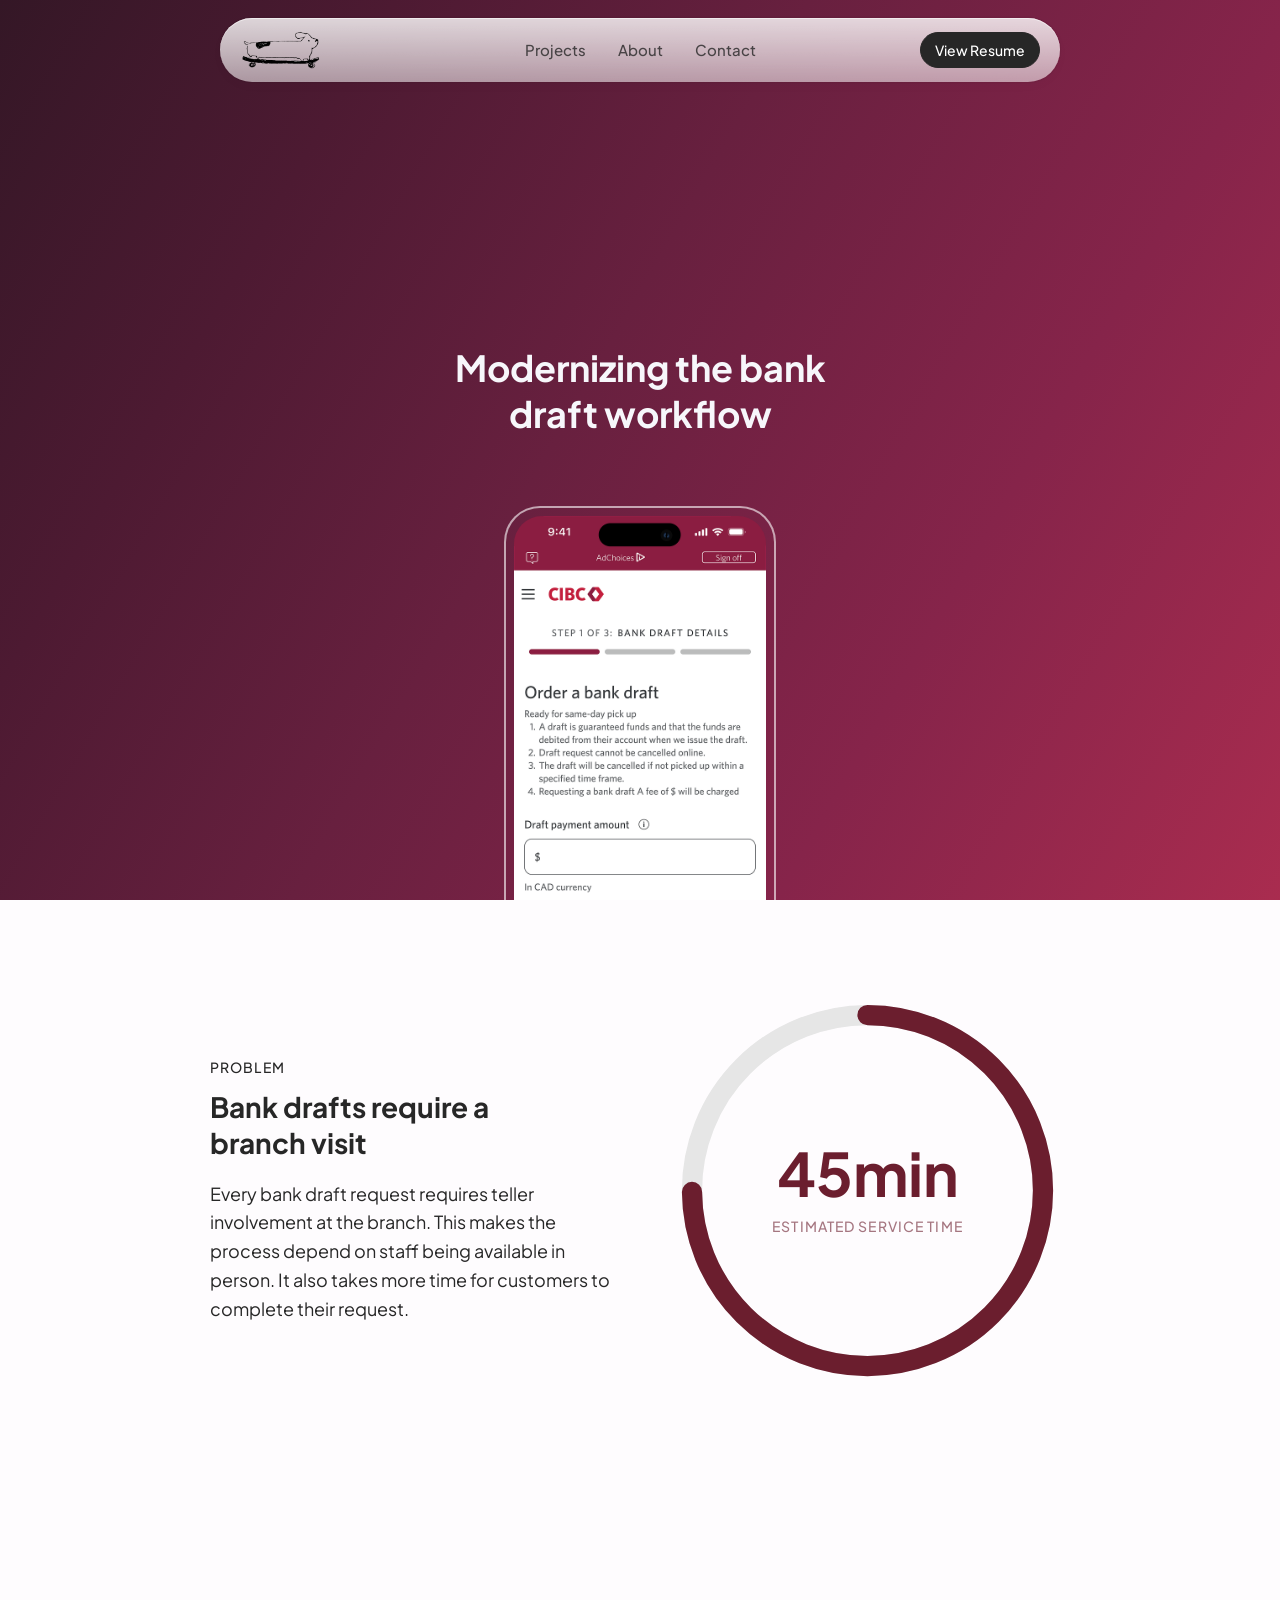
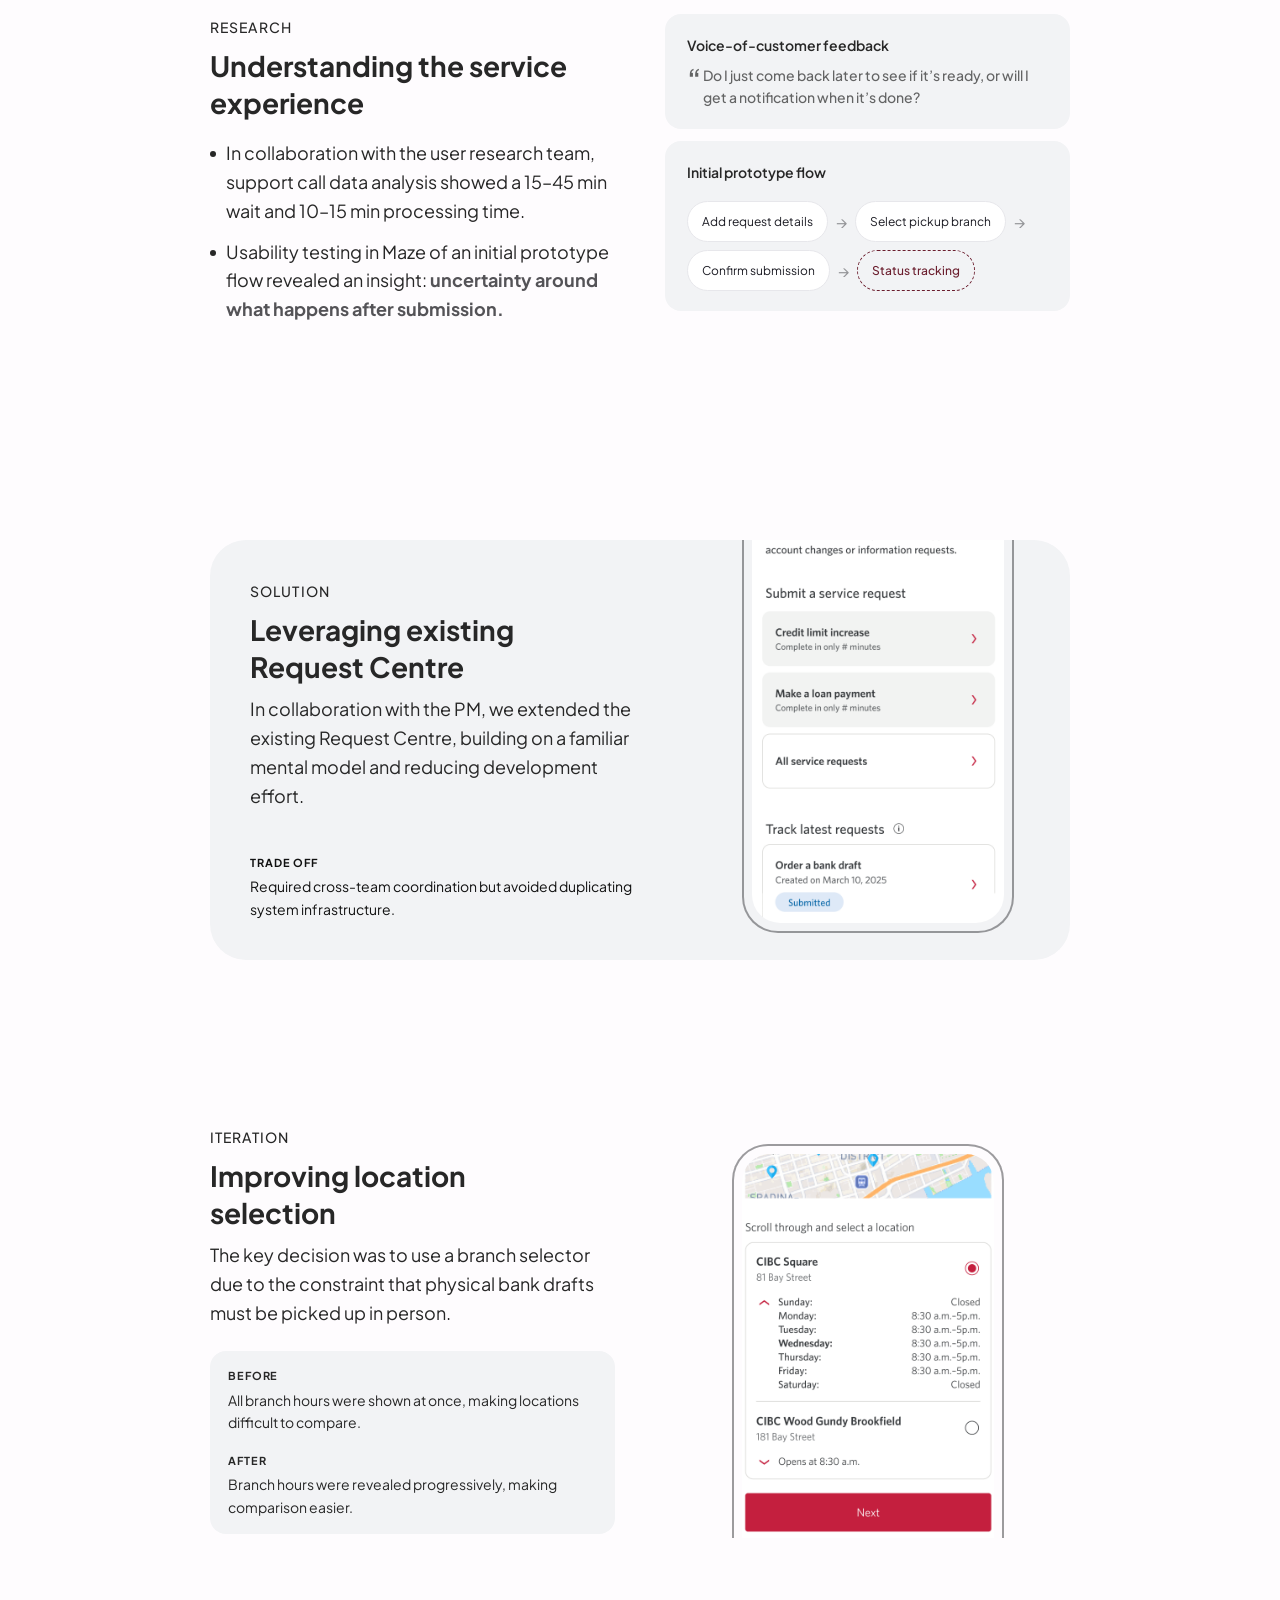
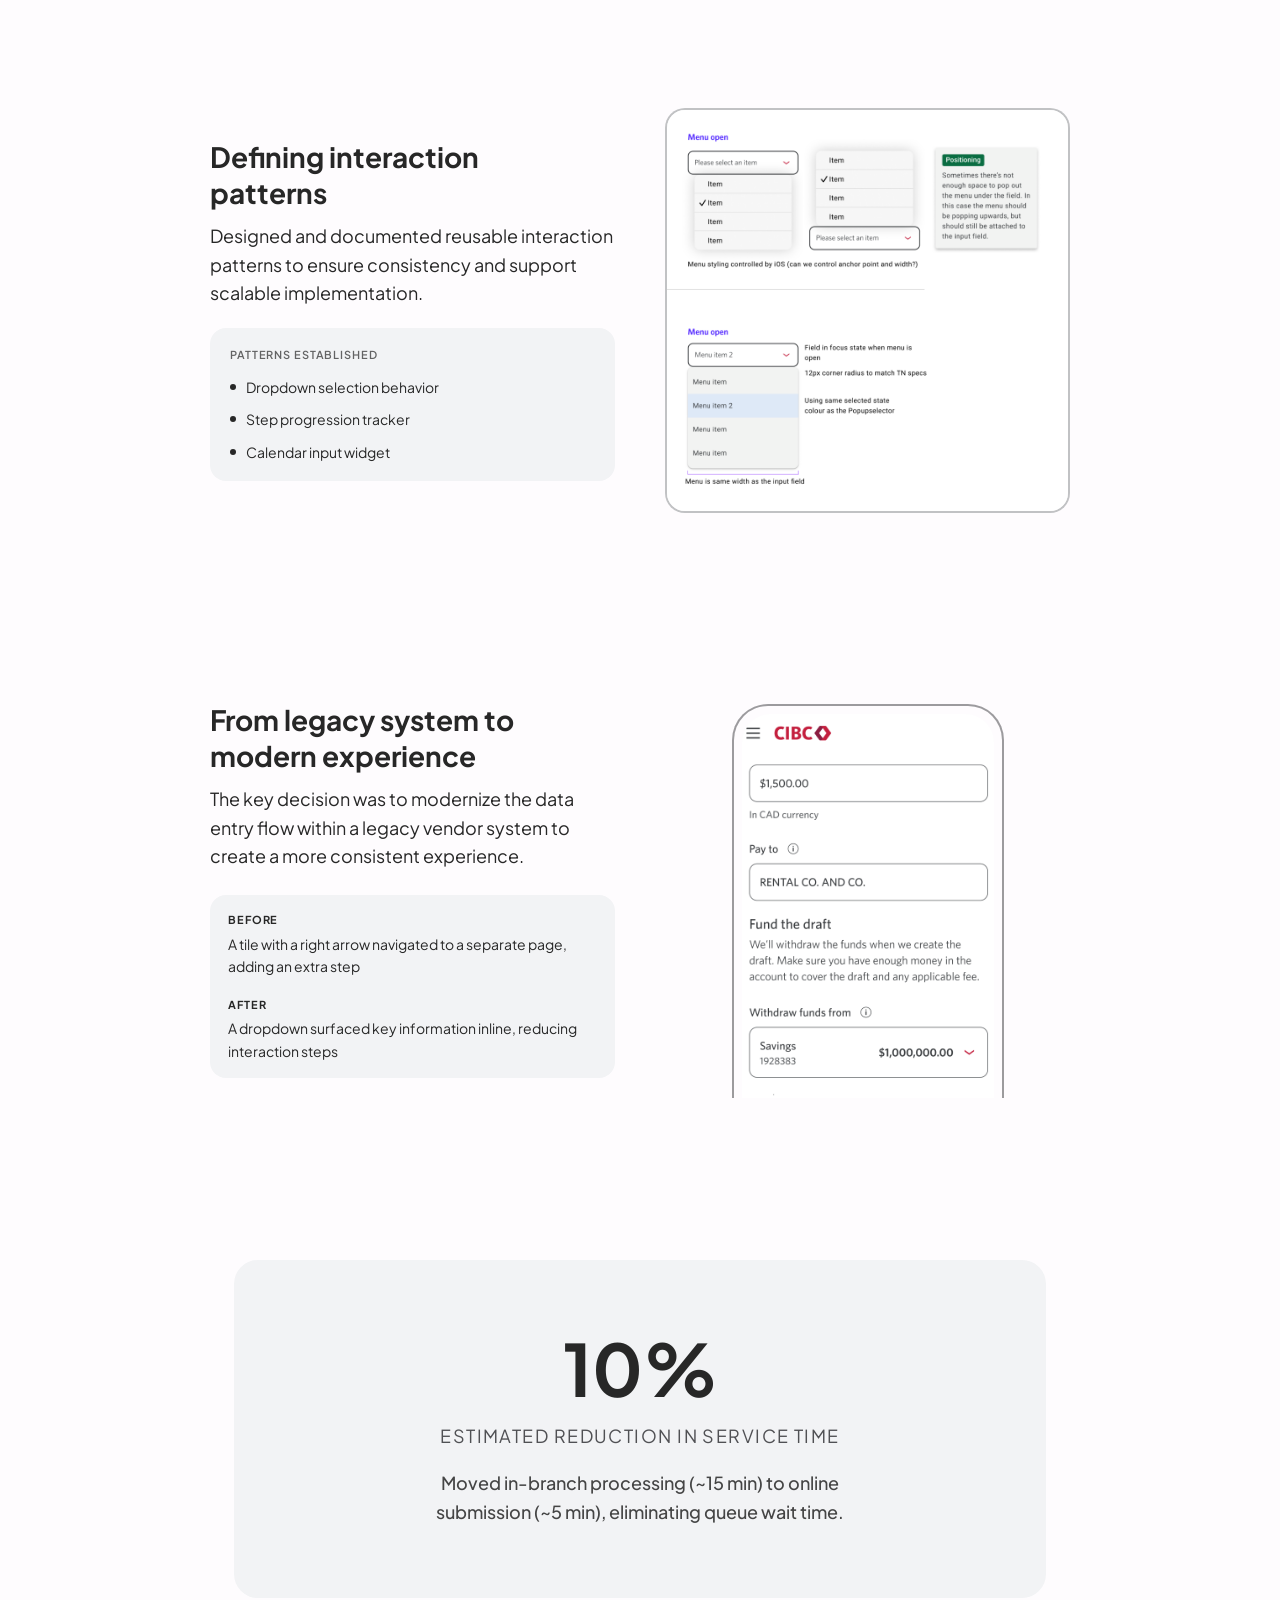
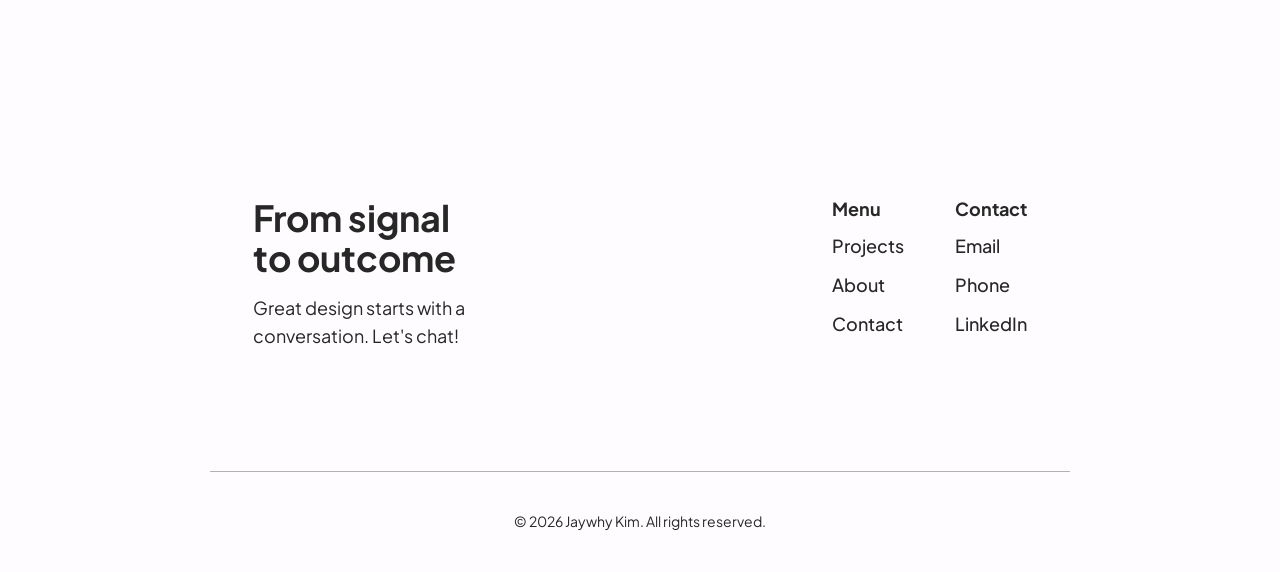
==== commit a381eab5: "Fix tradeoff and research styling" ====
--- a/case-study-cibc.html
+++ b/case-study-cibc.html
@@ -209,7 +209,7 @@
   <section class="projects-section">
     <div class="projects-grid">
 
-      <div class="project-card project-card--split project-card--full">
+      <div class="project-card project-card--split project-card--full project-card--solution">
 
         <div class="project-content">
 
@@ -319,6 +319,73 @@
 
     </div>
   </section>
+
+<section class="projects-section">
+  <div class="projects-grid">
+
+    <div class="project-card project-card--split project-card--design-system">
+
+      <!-- LEFT CONTENT -->
+      <div class="project-content">
+
+        <div class="project-top">
+
+          <h3 class="project-title">
+            Defining interaction patterns
+          </h3>
+
+          <p class="project-description">
+            Designed and documented reusable interaction patterns to ensure consistency and support scalable implementation.
+          </p>
+
+        </div>
+
+        <div class="impact-stack">
+
+          <div class="impact-label">
+            Patterns established
+          </div>
+
+          <div class="impact-list">
+
+            <div class="impact-point">
+              <span class="impact-dot"></span>
+              <span>Dropdown selection behavior</span>
+            </div>
+
+            <div class="impact-point">
+              <span class="impact-dot"></span>
+              <span>Step progression tracker</span>
+            </div>
+
+            <div class="impact-point">
+              <span class="impact-dot"></span>
+              <span>Calendar input widget</span>
+            </div>
+
+          </div>
+
+        </div>
+
+      </div>
+
+      <!-- RIGHT VISUAL -->
+      <div class="project-tile ">
+
+        <div class="design-system-tile">
+          <img src="assets/design-system.png" alt="CIBC project preview">
+        </div>
+
+      </div>
+
+    </div>
+
+  </div>
+</section>
+
+
+
+
   
   <section class="projects-section">
     <div class="projects-grid">
@@ -381,74 +448,6 @@
   
 
 
-<section class="projects-section">
-    <div class="projects-grid">
-
-      <div class="project-card project-card--split">
-
-        <div class="project-content">
-
-          <div class="project-top">
-
-           
-
-            <h3 class="project-title">
-Defining interaction patterns
-           </h3>
-
-            <p class="project-description">
-Designed and documented reusable interaction patterns to ensure consistency and support scalable implementation.
-</p>
-</div>
-<div class="impact-stack">
-
-
-  <div class="impact-label">
-Patterns established
-  </div>
-
-  <div class="impact-list">
-
-    <div class="impact-point">
-      <span class="impact-dot"></span>
-      <span>Dropdown selection behavior</span>
-    </div>
-
-    <div class="impact-point">
-      <span class="impact-dot"></span>
-      <span>Step progression tracking</span>
-    </div>
-
-    <div class="impact-point">
-      <span class="impact-dot"></span>
-      <span>Calendar input pattern</span>
-    </div>
-
-  </div>
-
-</div>
-        </div>
-
-        <div class="project-tile">
-          
-
-
- <div class="project-image--default">
-  <div class="no-outline-tile">
-
-            <img src="assets/design-system.png" alt="CIBC project preview">
-  </div>
-          </div>
-
-
-
-
-        </div>
-
-      </div>
-
-    </div>
-  </section>
 
 
    
--- a/styles.css
+++ b/styles.css
@@ -726,10 +726,7 @@
     --navbar-h: 78px;
   }
 
-  .container {
-    padding: 0 20px;
-    /* keep flex column so hero centering still works on mobile */
-  }
+  
 
   .logo {
     justify-self: start;
--- a/case-study-cibc.css
+++ b/case-study-cibc.css
@@ -3,12 +3,7 @@
 ========================= */
 
 
-.container {
-  width: 100%;
-  margin: 0 auto;
-  padding: 0 24px;
-  box-sizing: border-box;
-}
+
 
 /* =========================
    HERO BASE (STABLE FIX)
@@ -55,6 +50,8 @@
        Width: 100%;
 }
 
+
+
 /* IMAGE WRAPPER (DO NOT COLLAPSE IT) */
 .hero-image {
   display: flex;
@@ -174,6 +171,7 @@
   }
 
 }
+
 
 /* =========================
    SECTION WRAPPER FIX
@@ -217,6 +215,14 @@
   padding-left:0;
   padding-right:0;
 }
+
+@media (max-width: 768px) {
+  .projects-section {
+    padding-top: 60px;
+    padding-bottom: 60px;
+  }
+}
+
 .projects-grid {
   max-width: 1100px;
   margin: 0 auto;
@@ -244,10 +250,42 @@
   overflow: hidden;
 }
 
+@media (max-width: 768px) {
+  .project-card--full {
+    border-radius: var(--radius-md);
+  }
+}
+
 .project-card--full .project-content {
   padding-top: 40px !important;
   padding-left: 40px !important;
   padding-bottom: 40px !important;
+}
+
+@media (max-width: 768px) {
+
+  .project-card.project-card--split.project-card--full {
+    flex-direction: column-reverse;
+    
+  } 
+}
+
+@media (max-width: 768px) {
+  .project-card--full .project-content {
+    padding-top: 0cqmin !important;
+    padding-left: 32px !important;
+    padding-right: 32px !important;
+    padding-bottom: 32px !important;
+  }
+}
+
+@media (max-width: 400px) {
+  .project-card--full .project-content {
+    padding-top: 0px !important;
+    padding-left: 28px !important;
+    padding-right: 28px !important;
+    padding-bottom: 28px !important;
+  }
 }
 
 /* LEFT = TEXT */
@@ -282,9 +320,12 @@
     border-right: 2px solid var(--black-faint);
 }
 
+.project-card--solution .image-frame {
+  border-top: none;
+}
+
 .project-card--split .image-frame--inverted {
   border-bottom: 2px solid var(--black-faint);
-   
 }
 
 .image-frame--inverted {
@@ -317,15 +358,14 @@
 
 .project-card--split .project-tile {
   order: 2;
-
-   flex: 0 0 auto;
+flex: 1;
+  min-width: 0;
   display: flex;
   align-items: flex-start;
   
   justify-content: center;
   align-items: center;
 
-  width: clamp(180px, 35vw, 320px);
   background:transparent !important;
   border-radius: var(--radius-lg);
   /* CRITICAL FIX: force square */
@@ -336,10 +376,33 @@
   align-self: center;
 }
 
+@media (max-width: 768px) {
+
+  .project-card--split .project-tile--problem {
+  width: clamp(240px, 70vw, 340px);
+  aspect-ratio: 1 / 1;
+  margin: 0 auto;
+}
+
+
+  .project-card--split .project-tile--research {
+    aspect-ratio: auto;
+  }
+
+  
+}
+
+
 .project-card--split .project-title {
   font-size: var(--text-h3) !important;
 }
 
+@media (max-width: 768px) {
+  .project-card--split .project-title {
+    width: 100%;
+    font-size: var(--text-lead)!important;
+  }
+}
 
 .project-tile .metric-label {
   font-size: 12px;
@@ -367,10 +430,85 @@
   flex: 1;
 }
 
-.project-card--split .project-tile {
-  flex: 1;
-}
-
+.project-card--split .project-image,
+.project-card--full .project-image {
+  display: flex;
+  justify-content: center;
+  align-items: flex-end;
+}
+
+/* ONLY affect frames inside project cards */
+.project-card--split .image-frame,
+.project-card--full .image-frame {
+  display: inline-flex;
+  align-items: flex-end;
+  line-height: 0;
+}
+
+/* ensure images behave like hero (natural sizing) */
+.project-card--split .project-image img,
+.project-card--full .project-image img {
+  width: auto;
+  height: auto;
+  max-width: 100%;
+  display: block;
+}
+
+.design-system-tile {
+  width: 240px;
+  aspect-ratio: 1 / 1;
+
+  border: 2px solid var(--border-grey);
+  border-radius: 20px;
+
+  overflow: hidden;
+  display: flex;
+  align-items: center;
+  justify-content: center;
+
+  background: var(--grey);
+}
+
+.design-system-tile {
+  width: 90%;
+  
+
+  border: 2px solid var(--border-grey);
+  border-radius: 20px;
+
+  overflow: hidden;
+
+  display: flex;
+  align-items: center;
+  justify-content: center;
+
+  background: var(--grey);
+}
+
+.design-system-tile img {
+  width: 100%;
+  height: 100%;
+  object-fit: cover;
+  display: block;
+  
+}
+
+.project-card--design-system .project-tile {
+  aspect-ratio: unset;
+
+}
+
+.project-card--split .design-system-tile {
+  width: 100%;
+  height: 100%;
+
+  display: flex;
+  align-items: center;
+  justify-content: center;
+
+  /* THIS is the key fix */
+  aspect-ratio: auto !important;
+}
 
 
 /* =========================
@@ -440,6 +578,8 @@
   align-items: center;
 }
 
+
+
 .dial-svg {
   position: absolute;
   width: 100%;
@@ -507,7 +647,7 @@
 
 /* BIG NUMBER */
 .project-tile--problem .metric-value {
-   font-size: clamp(32px, 4vw, 56px) !important;
+   
   color: #6b1e2e !important;
 }
 
@@ -800,6 +940,12 @@
   background: transparent; /* or #f5f5f5 if you want contrast */
 }
 
+@media (max-width: 768px) {
+  .metric-section {
+    padding: 60px 0px;
+  }
+}
+
 /* =========================
    RECTANGLE TILE
 ========================= */
@@ -823,11 +969,25 @@
    TEXT
 ========================= */
 .metric-value {
-  font-size: 56px;
+  font-size: var(--text-h1);
   font-weight: 700;
   color: var(--black);
   line-height: 1;
 }
+
+@media (max-width: 768px) {
+  .metric-value {
+    font-size: var(--text-h1);
+  }
+}
+
+@media (max-width: 480px) {
+  .metric-value {
+    font-size: var(--text-h2);
+  }
+}
+
+
 
 .metric-label {
   font-size: 14px;
@@ -914,6 +1074,21 @@
 
   gap: 18px;
 }
+@media (max-width: 768px) {
+  .outcome-card {
+    padding: 72px 18px;
+  }
+
+  .outcome-subtitle {
+    max-width: 95% !important;
+  }
+
+  .outcome-description {
+    max-width: 100% !important;
+    font-size: var(--text-small)!important;
+  }
+}
+
 
 /* BIG NUMBER */
 .outcome-metric {
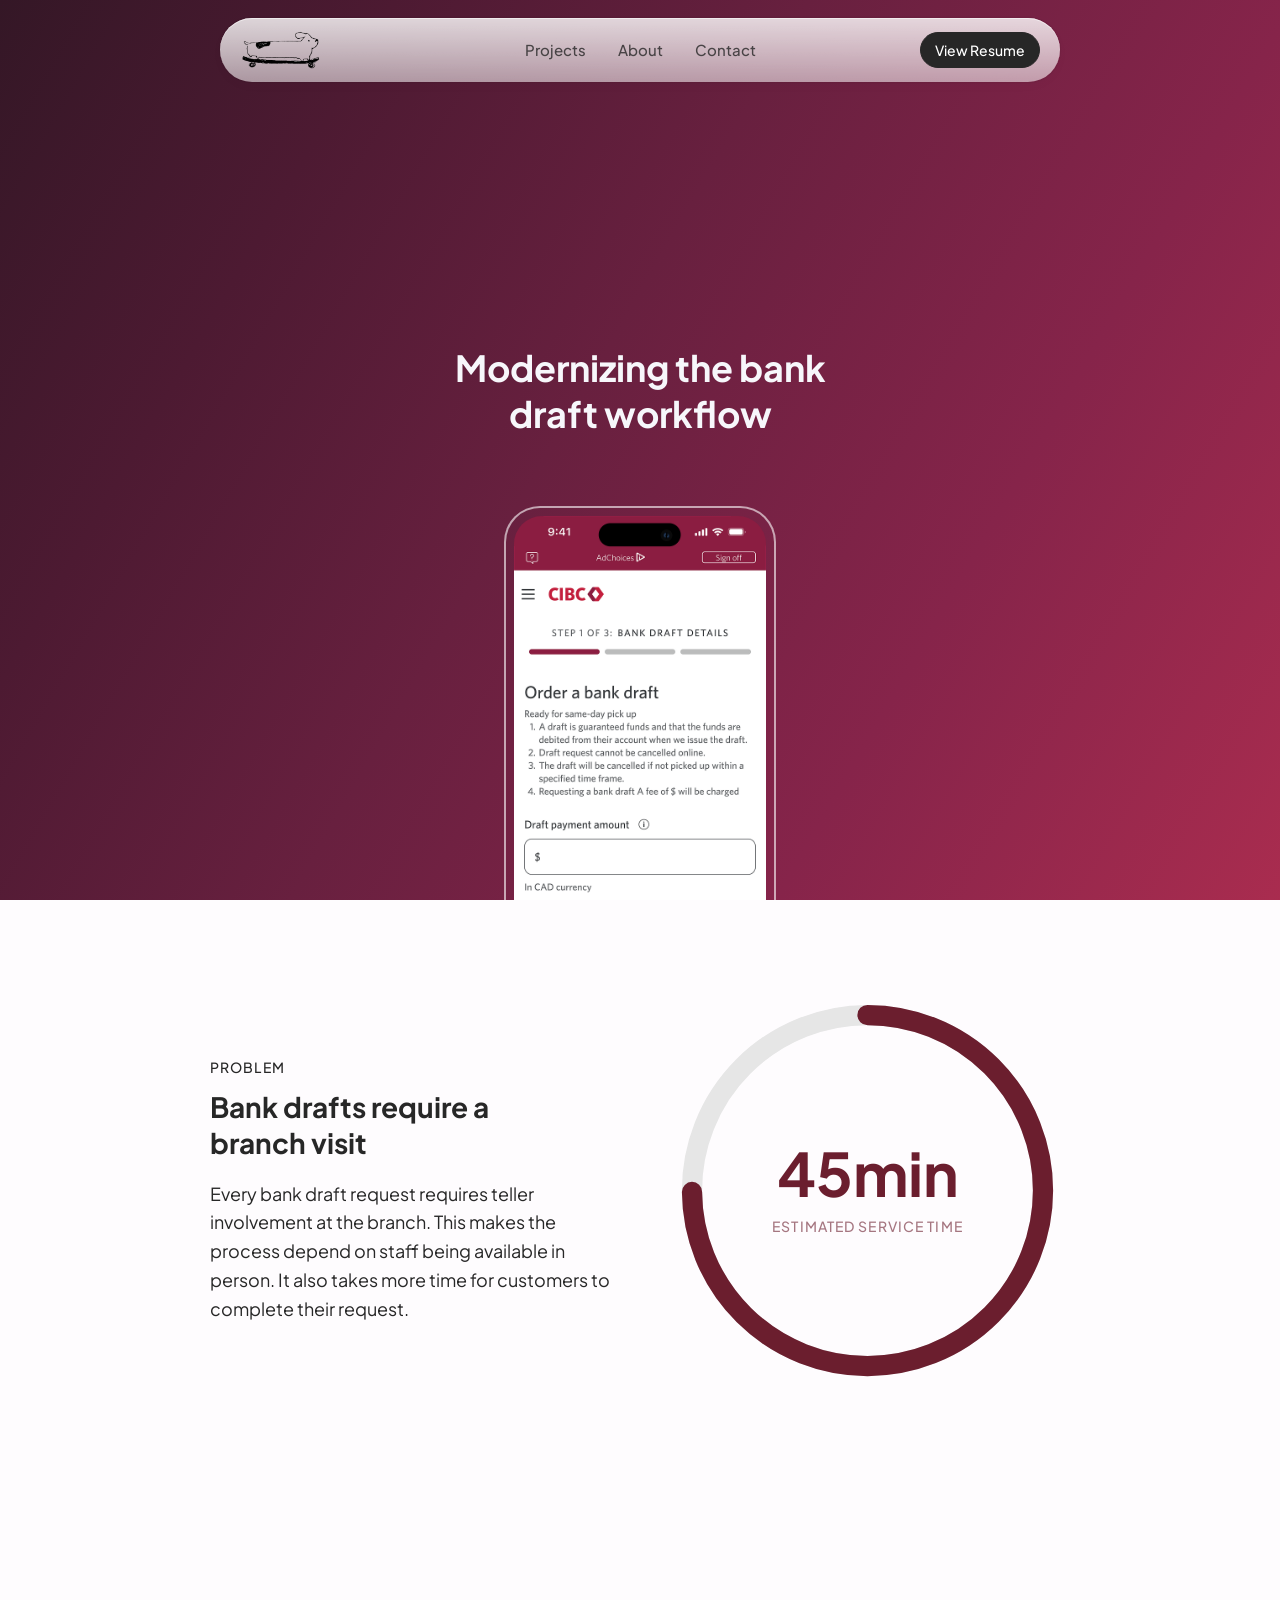
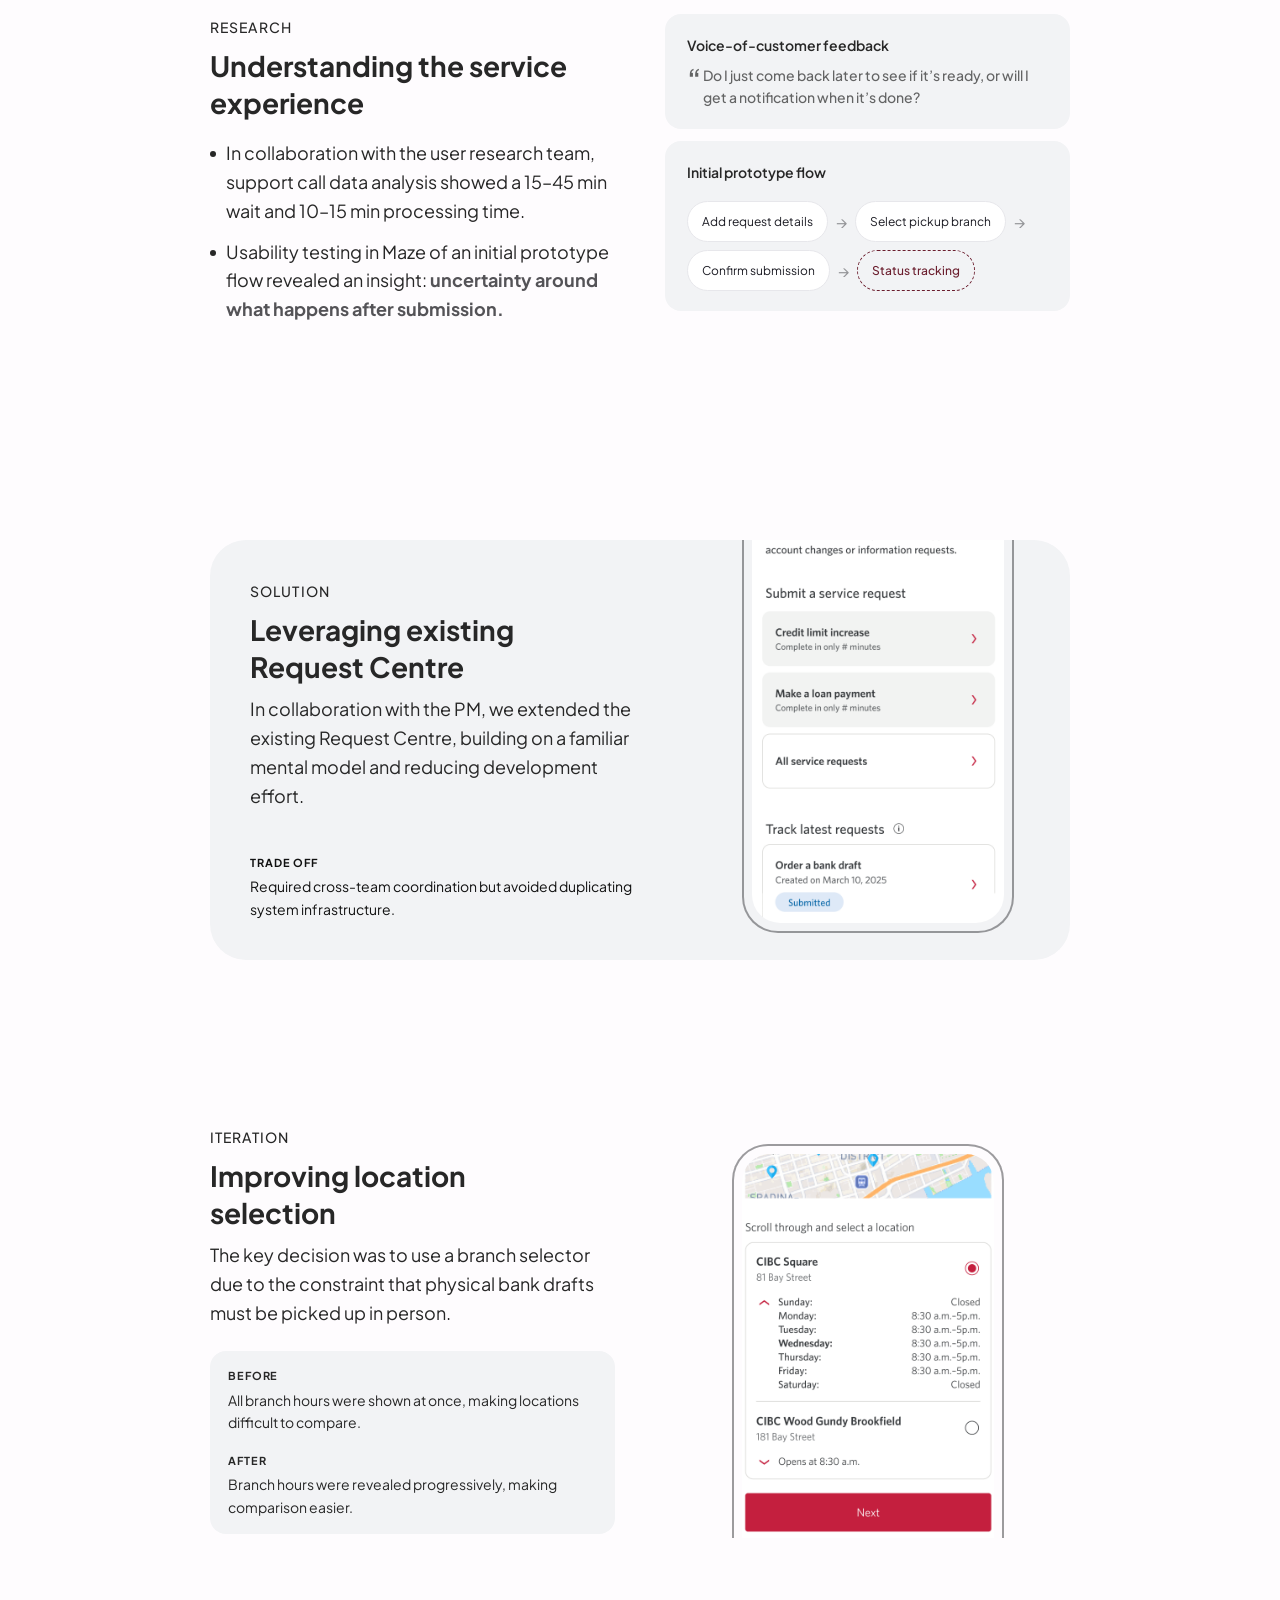
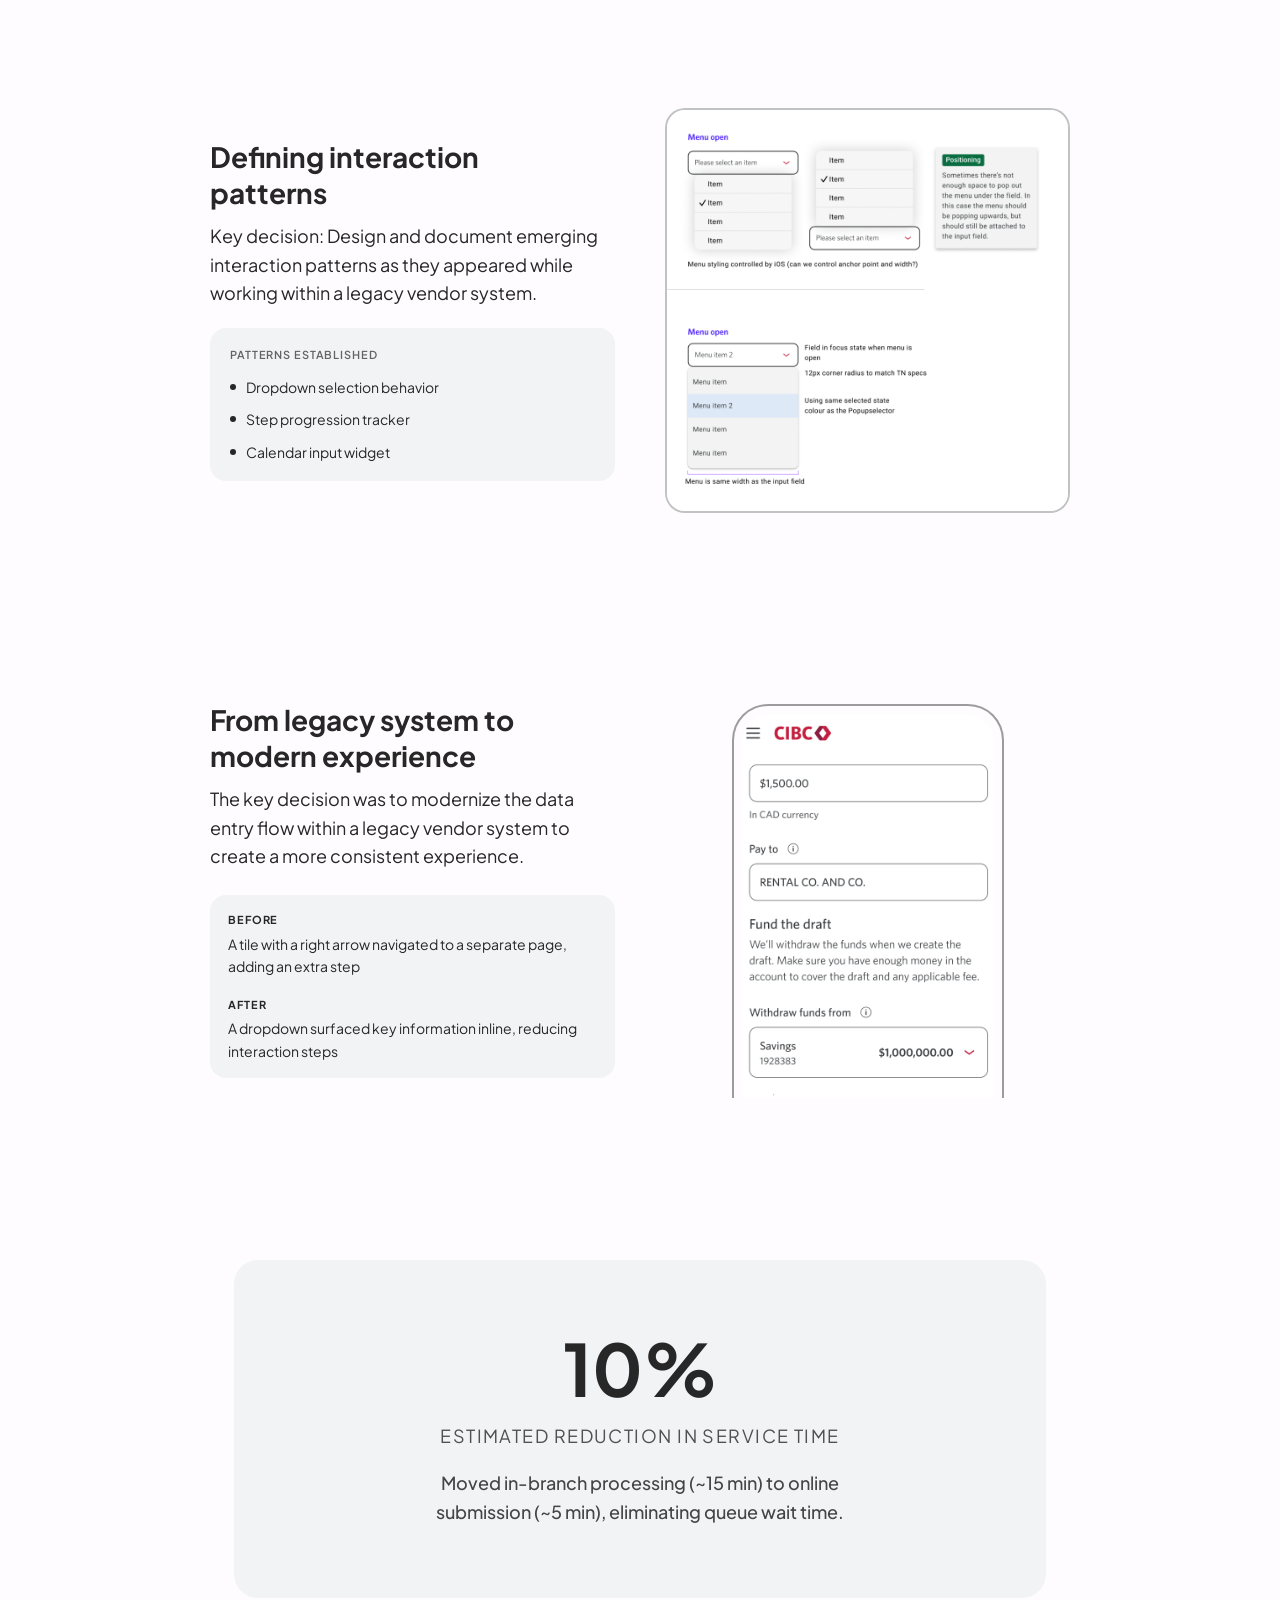
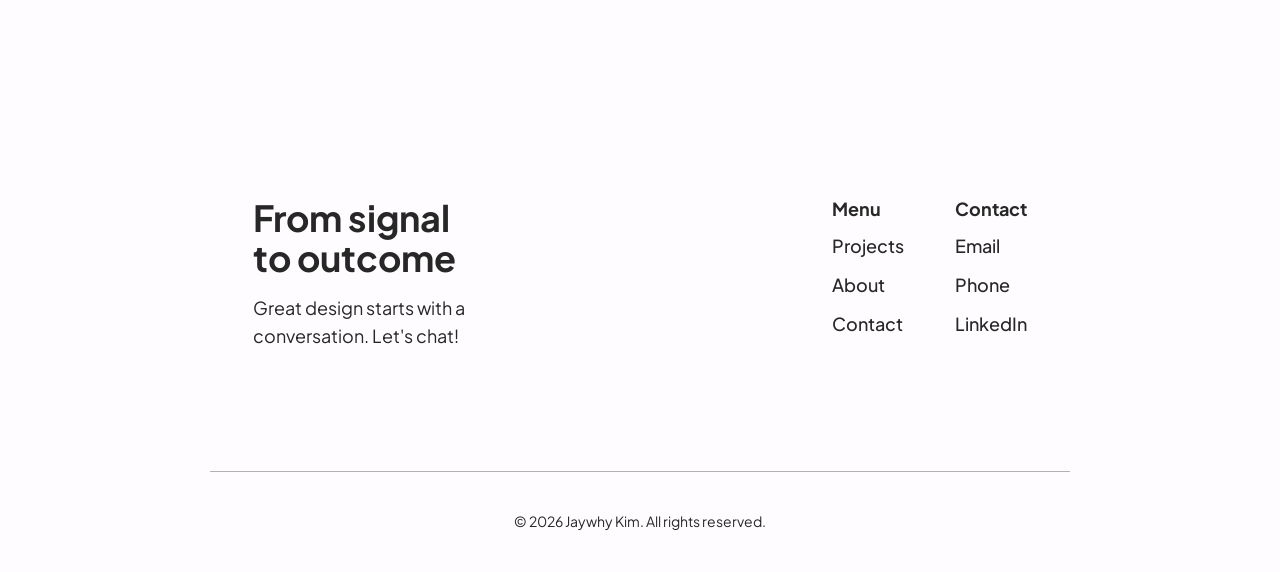
==== commit f79c9feb: "Update site" ====
--- a/case-study-cibc.html
+++ b/case-study-cibc.html
@@ -49,9 +49,9 @@
         </a>
 
         <div class="nav-links">
-          <a href="#projects">Projects</a>
-          <a href="#about">About</a>
-          <a href="#contact">Contact</a>
+          <a href="index.html#projects">Projects</a>
+          <a href="index.html#about">About</a>
+          <a href="index.html#contact">Contact</a>
         </div>
 
         <a href="assets/Jaywhy-Resume-2026.pdf" class="button button-primary button-sm" target="_blank">
@@ -335,7 +335,7 @@
           </h3>
 
           <p class="project-description">
-            Designed and documented reusable interaction patterns to ensure consistency and support scalable implementation.
+Key decision: Design and document emerging interaction patterns as they appeared while working within a legacy vendor system.
           </p>
 
         </div>
@@ -468,6 +468,9 @@
   </div>
 
 </section>
+
+
+
 
 <section id="contact" class="contact-section">
 
--- a/styles.css
+++ b/styles.css
@@ -450,6 +450,13 @@
   box-sizing: border-box;
 }
 
+.project-card--3 .image-frame {
+  border-top: 2px solid var(--black-faint);
+  border-left: 2px solid var(--black-faint);
+  border-right: 2px solid var(--black-faint);
+}
+
+
 .image-frame img {
   width: 100%;
   height: 100%;
@@ -592,7 +599,14 @@
 }
 
 .about-copy {
-  max-width: 770px;
+   max-width: 100%;
+  margin: 0 auto;
+  text-align: center;
+display: flex;
+  flex-direction: column;
+  
+  align-items: center;
+  justify-content: center;
 }
 
 .about-text {
@@ -606,7 +620,8 @@
   font-weight: var(--weight-medium);
   line-height: var(--lh-normal);
   max-width: 100%;
-  justify-self: center;
+  justify-content: center;
+  
 }
 
 .about-card .button {
@@ -810,22 +825,22 @@
   }
 
   .project-card--3 .project-image img {
-    width: 60%;
+    width: 100%;
     object-fit: cover;
   }
 
   /* --- about --- */
   .about-card {
-    padding: 54px 20px 72px;
+    padding: 54px 40px 72px;
     border-radius: var(--radius-md);
   }
 
-  .about-copy {
-    max-width: 600px;
-  }
+  
 
   .about-text.lead {
     font-size: var(--text-lead);
+    align-items: center;
+    justify-content: center;
   }
 
   /* --- contact --- */
@@ -879,7 +894,10 @@
   .project-title {
     width: 90%;
   }
-}
+
+}
+
+
 
 /* =========================
    EXTRA SMALL  ≤ 400px
@@ -943,5 +961,9 @@
     flex-direction: row;
     gap: clamp(60px, 4vw, 80px);
   }
-}
-
+
+  .about-card {
+    padding: 54px 12px 72px;
+  }
+}
+
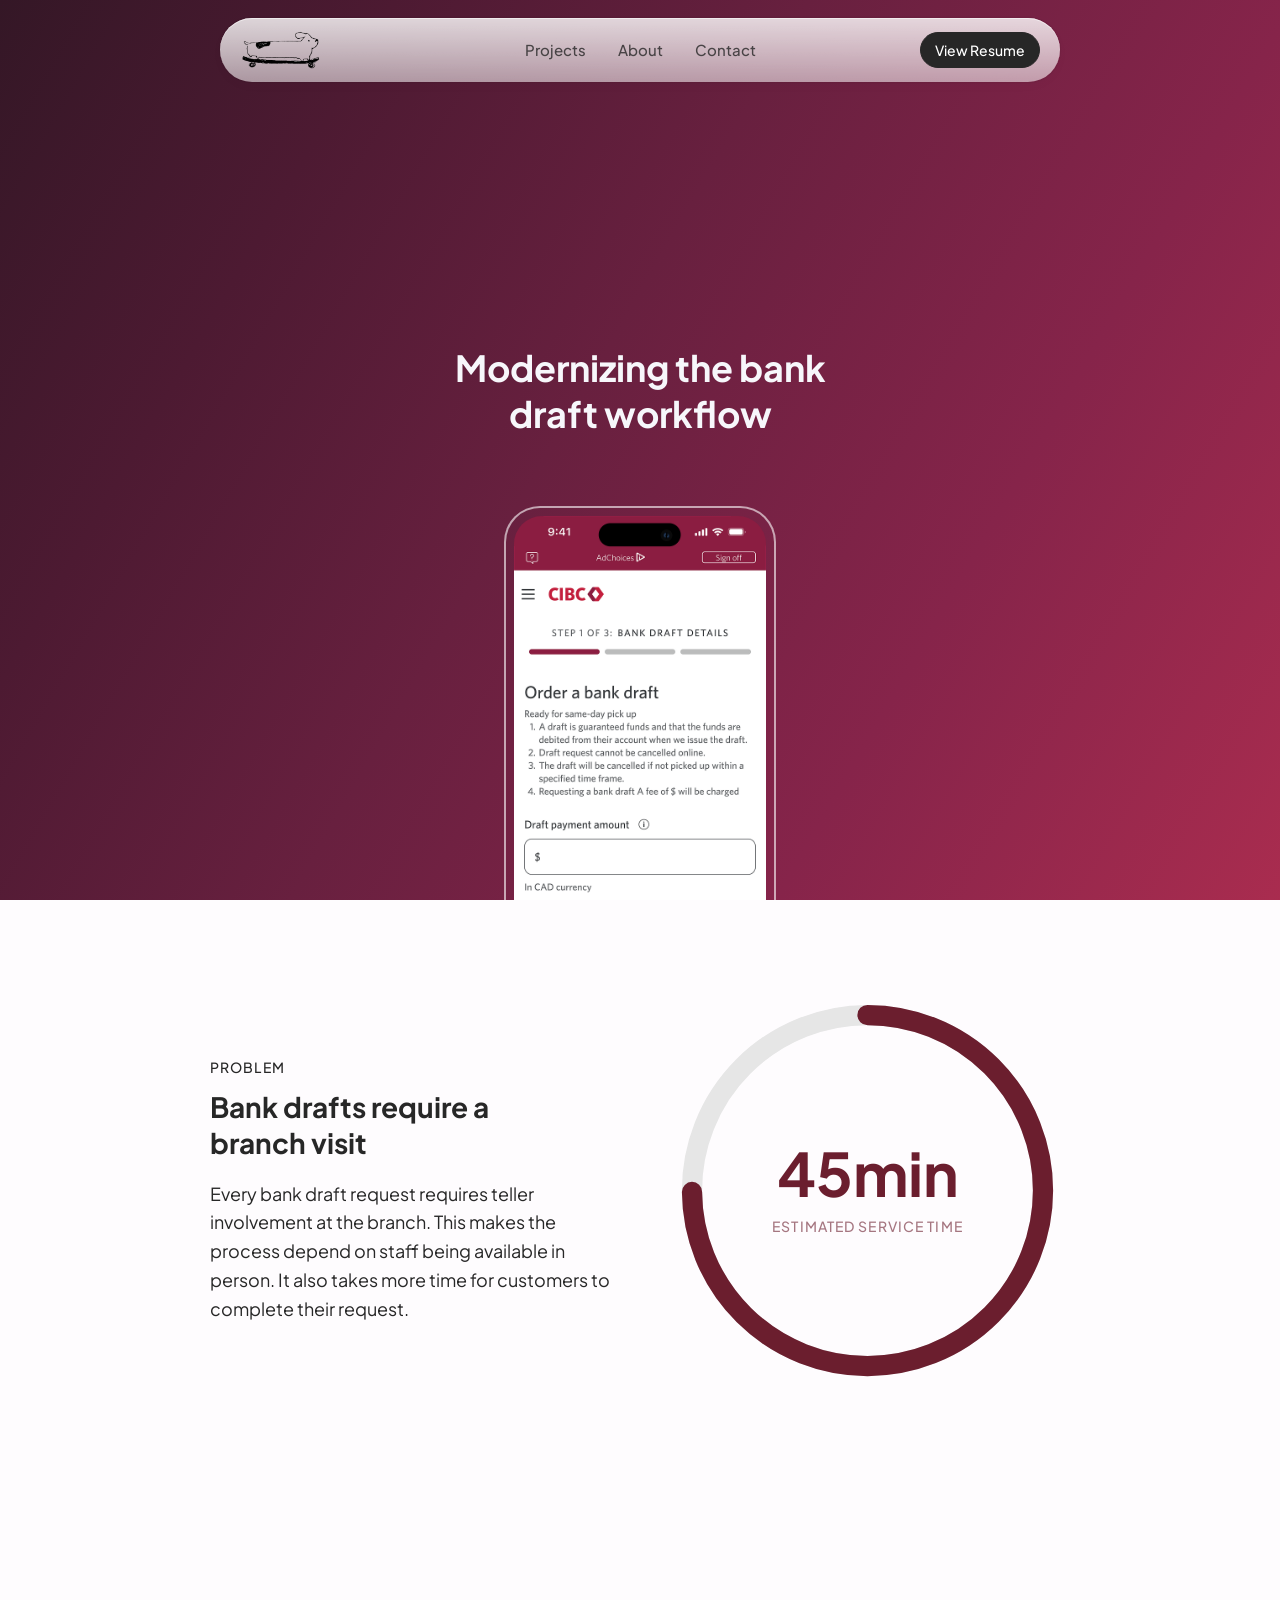
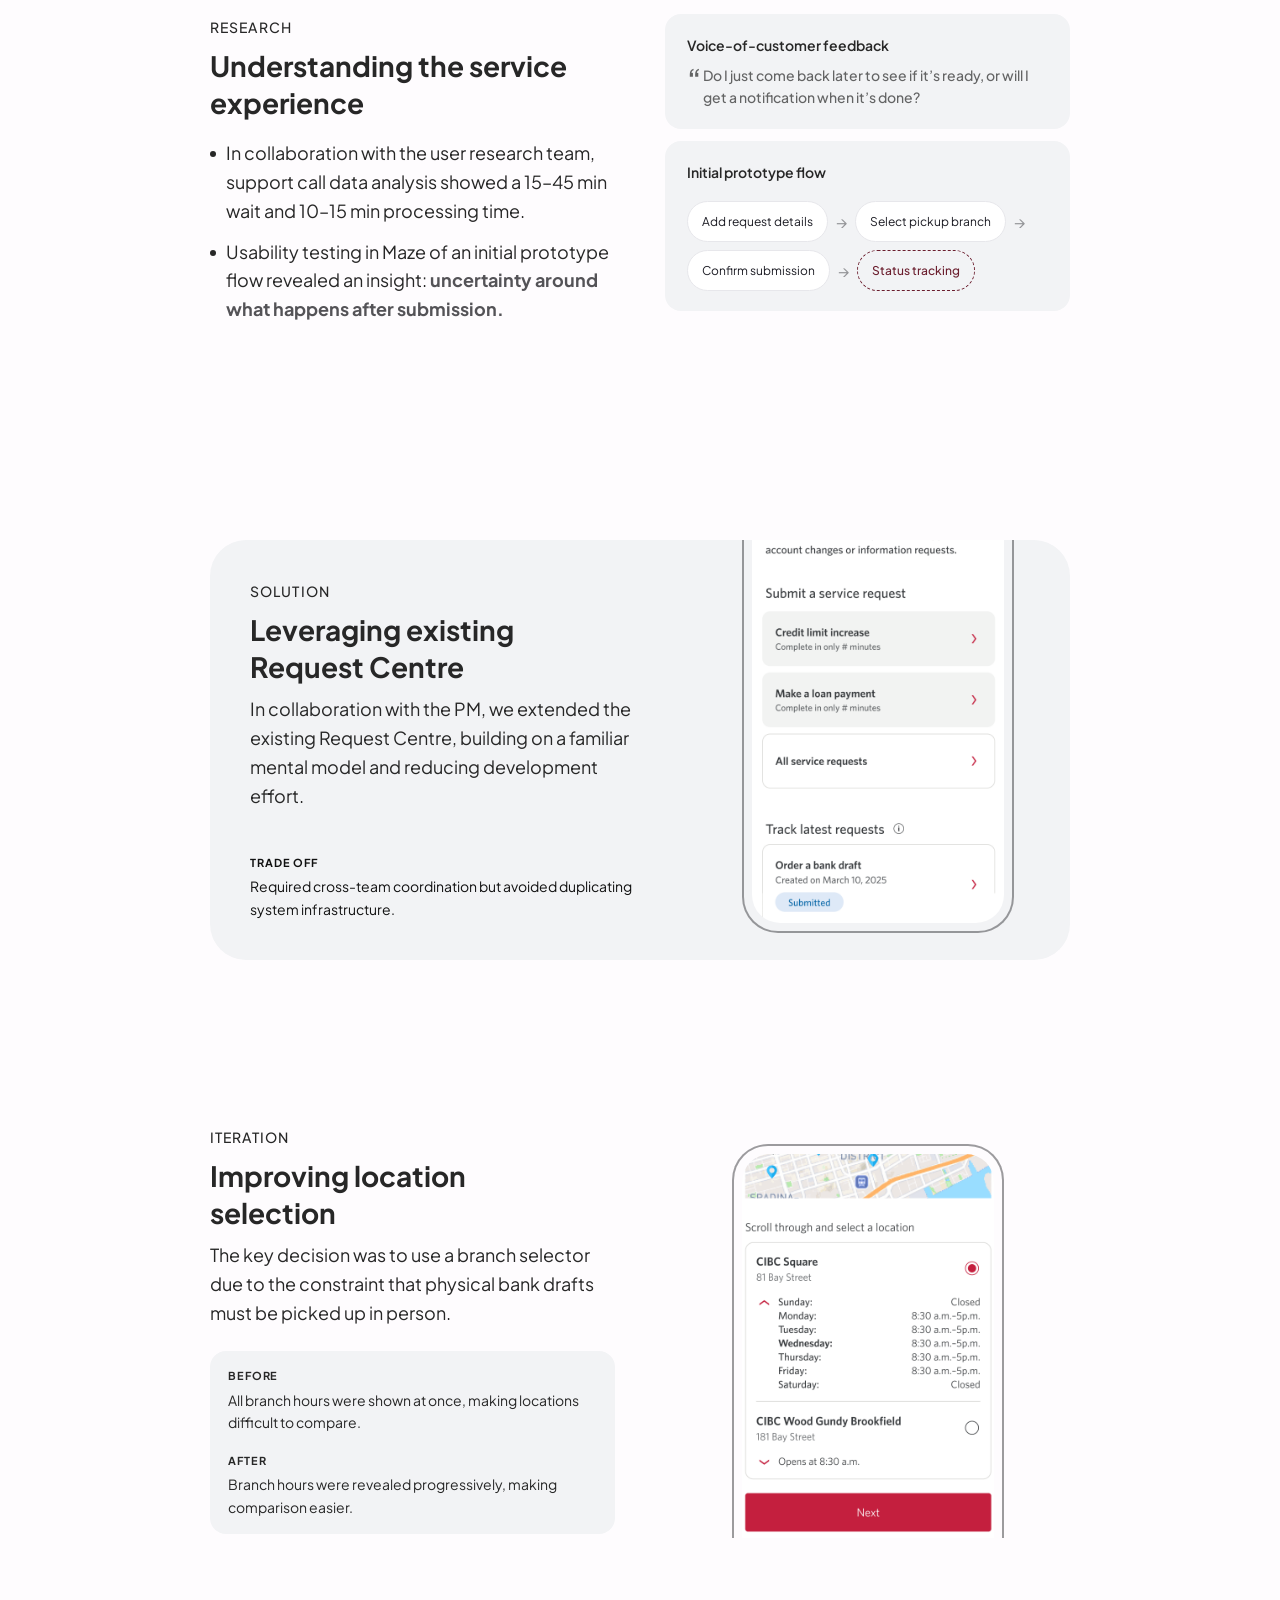
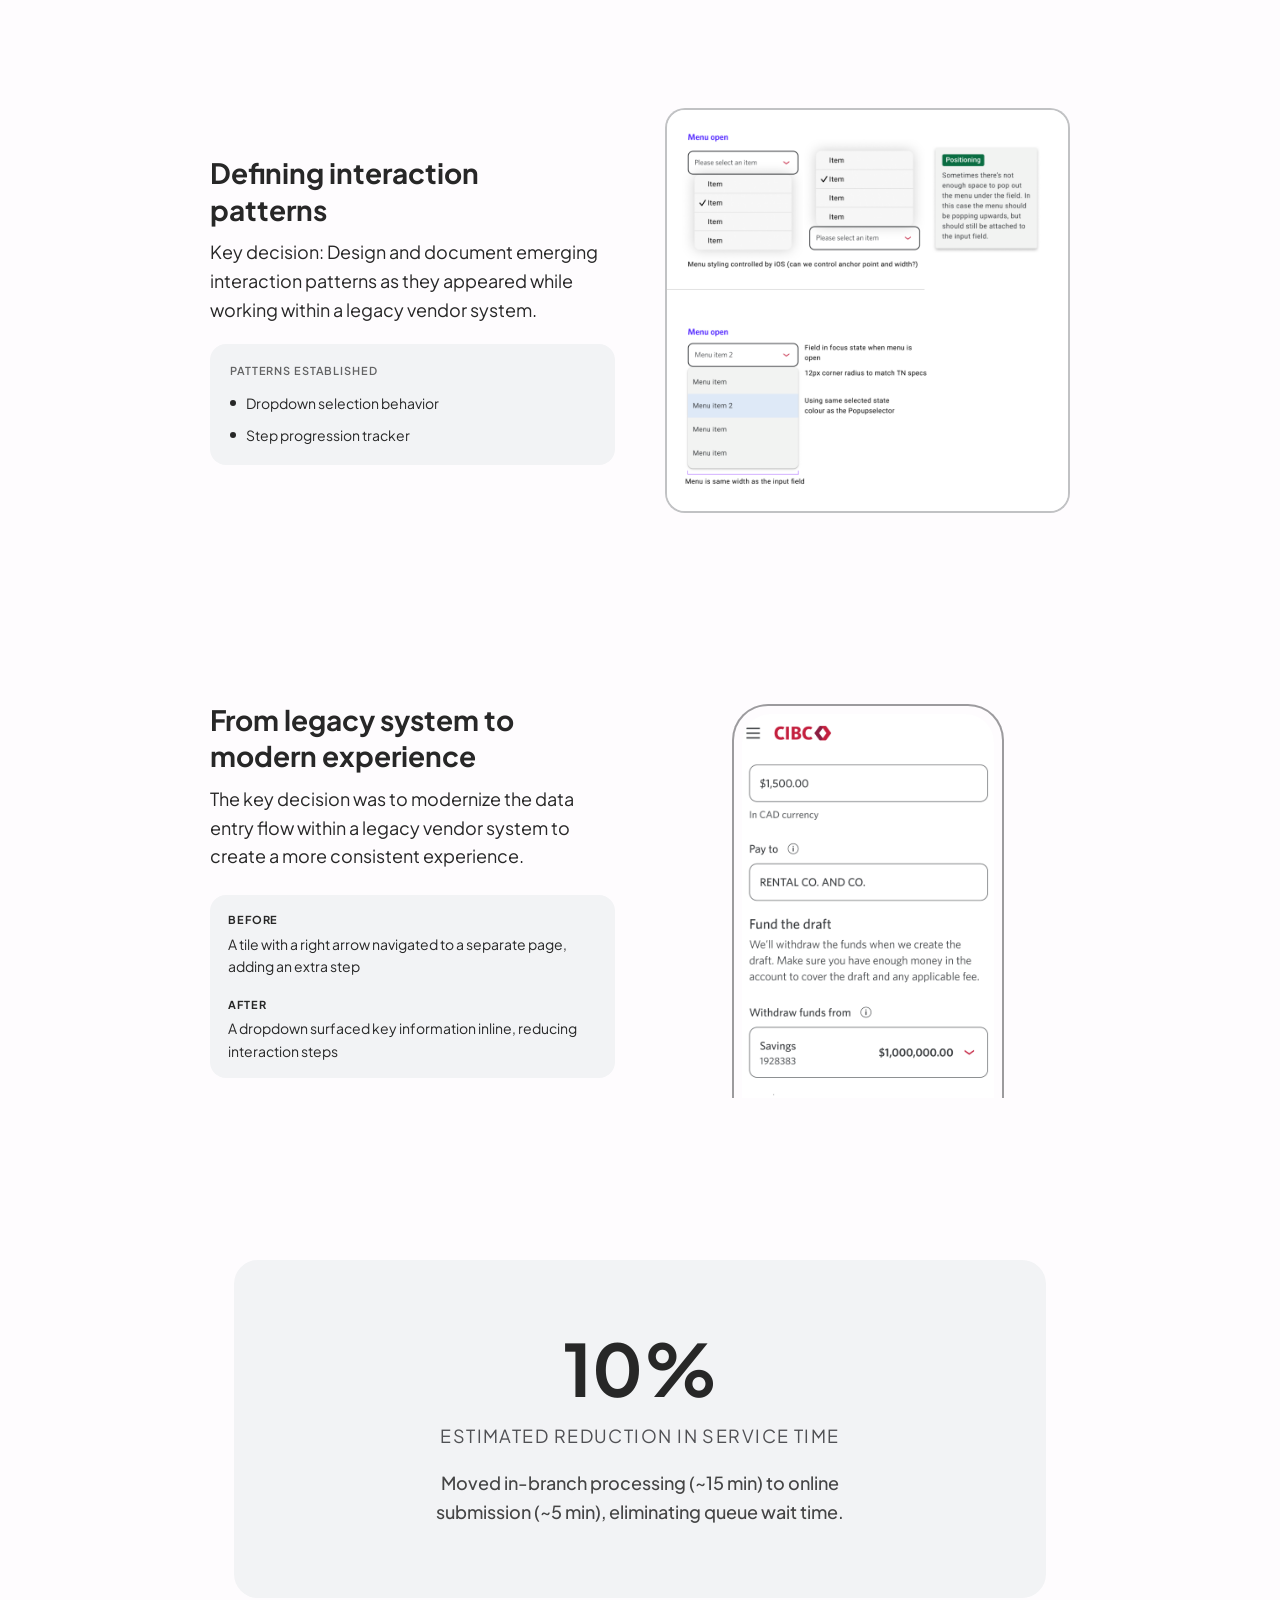
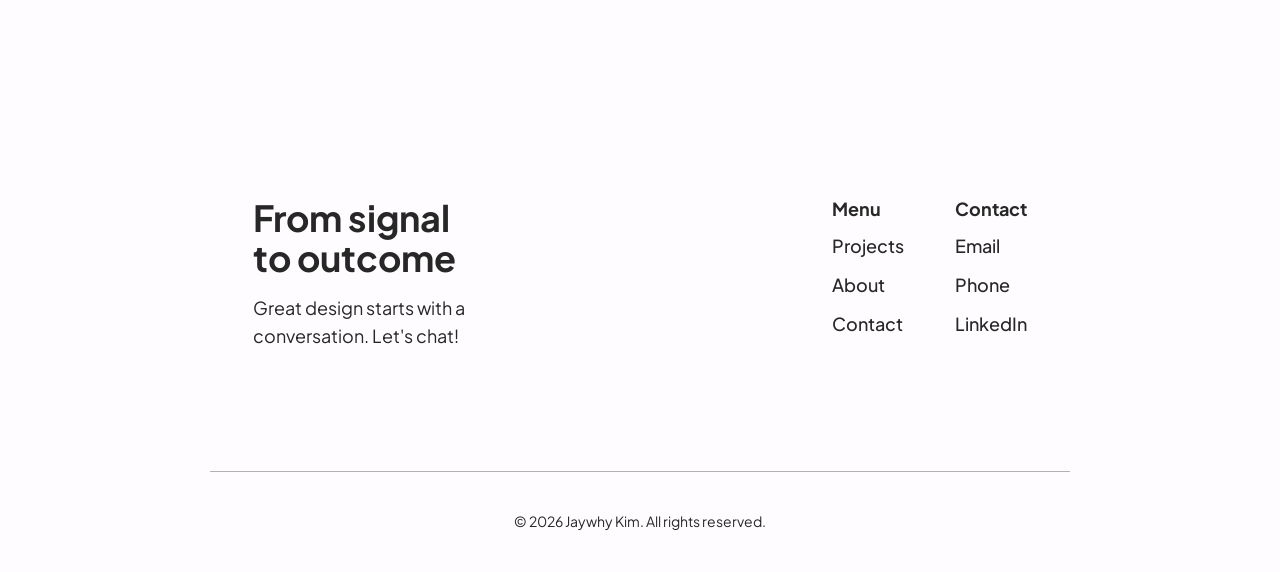
==== commit b8c6171b: "Update site" ====
--- a/case-study-cibc.html
+++ b/case-study-cibc.html
@@ -335,8 +335,8 @@
           </h3>
 
           <p class="project-description">
-Key decision: Design and document emerging interaction patterns as they appeared while working within a legacy vendor system.
-          </p>
+Key decision: Design and document emerging interaction patterns as they appeared while working within a legacy vendor system.  
+        </p>
 
         </div>
 
@@ -358,10 +358,7 @@
               <span>Step progression tracker</span>
             </div>
 
-            <div class="impact-point">
-              <span class="impact-dot"></span>
-              <span>Calendar input widget</span>
-            </div>
+         
 
           </div>
 
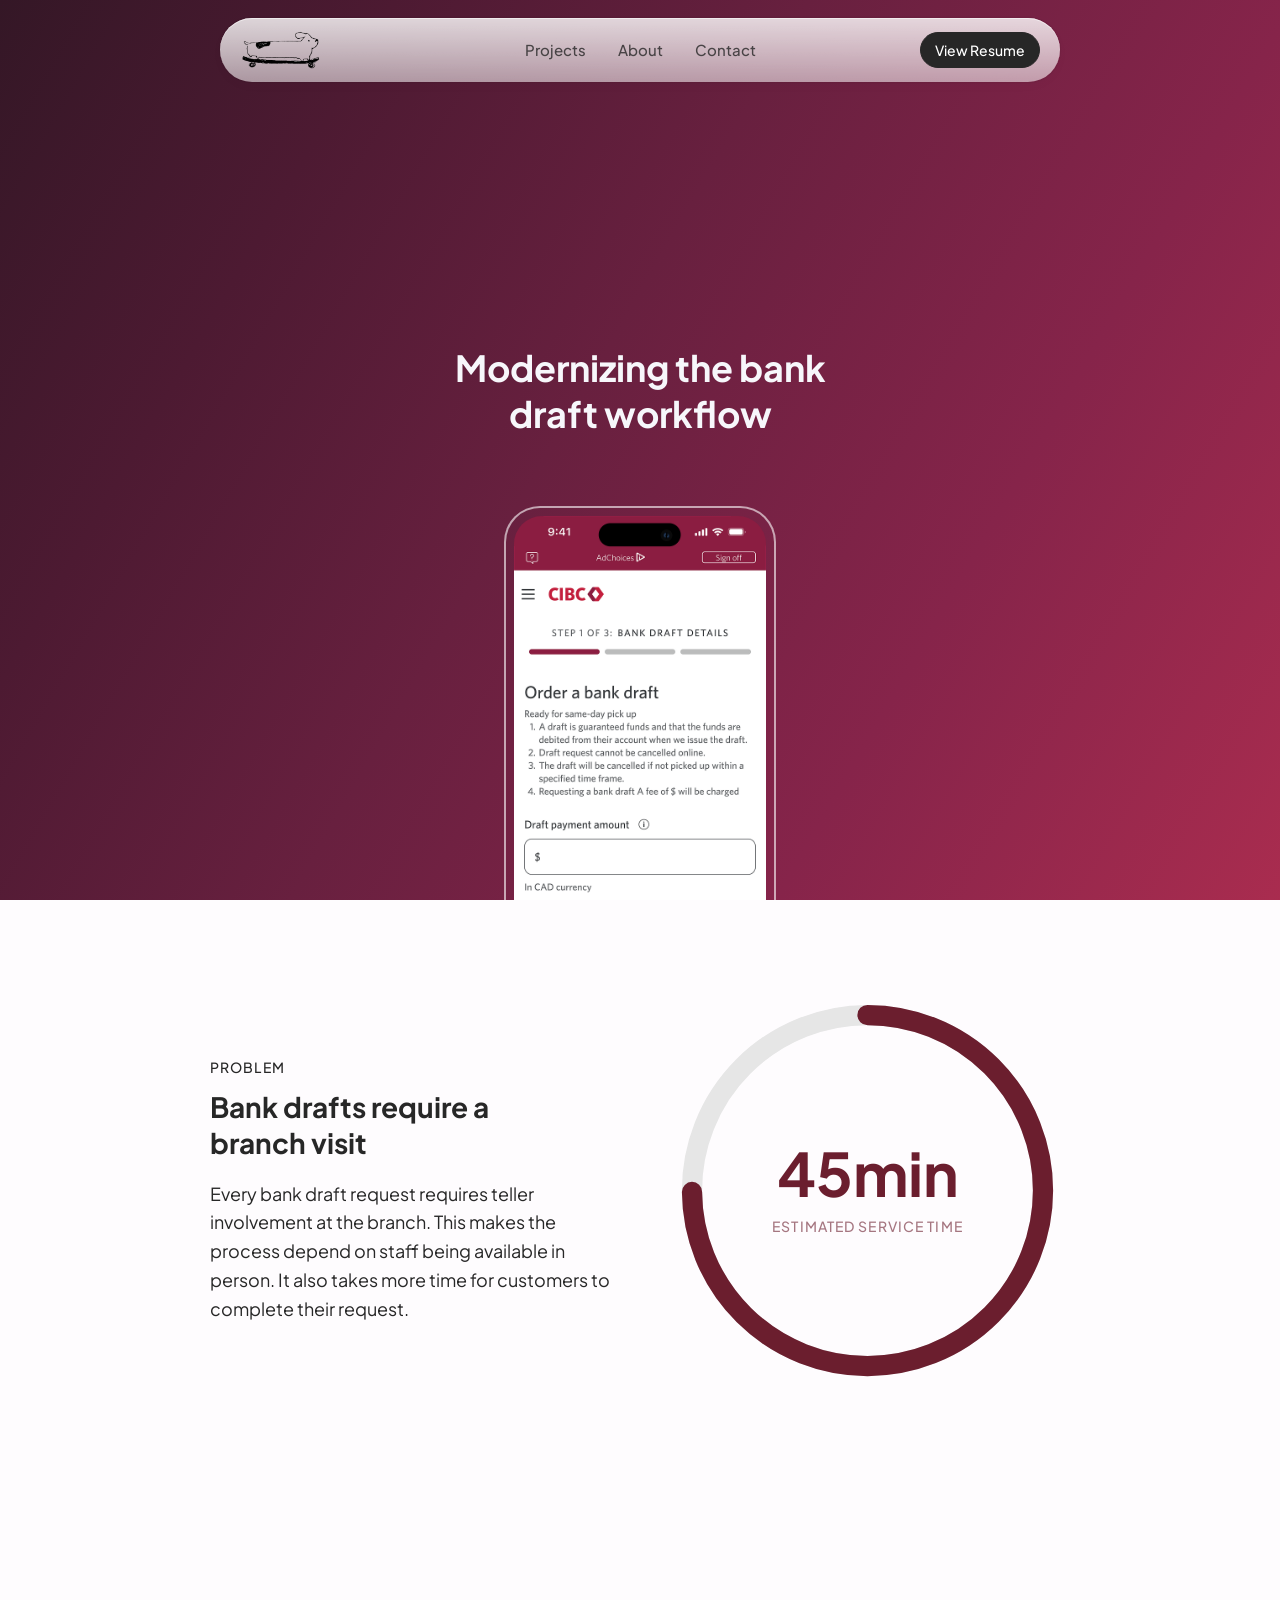
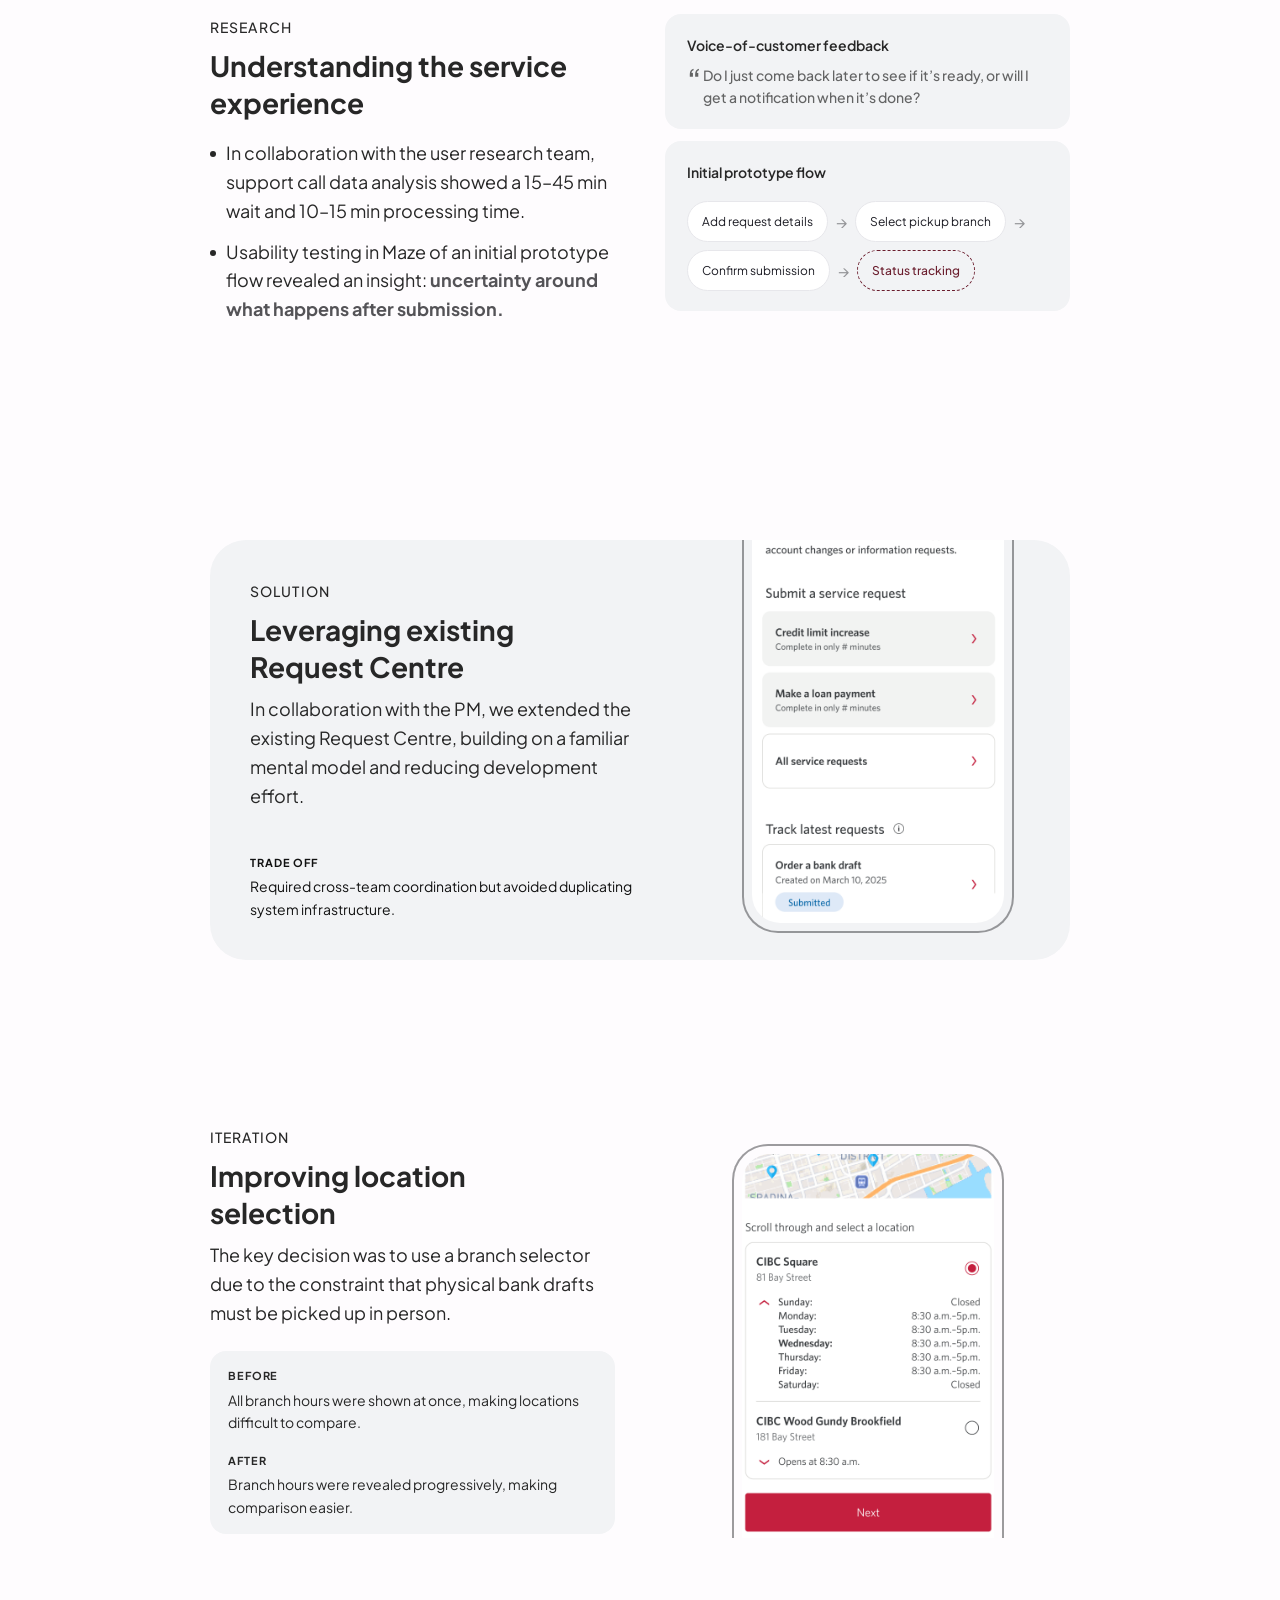
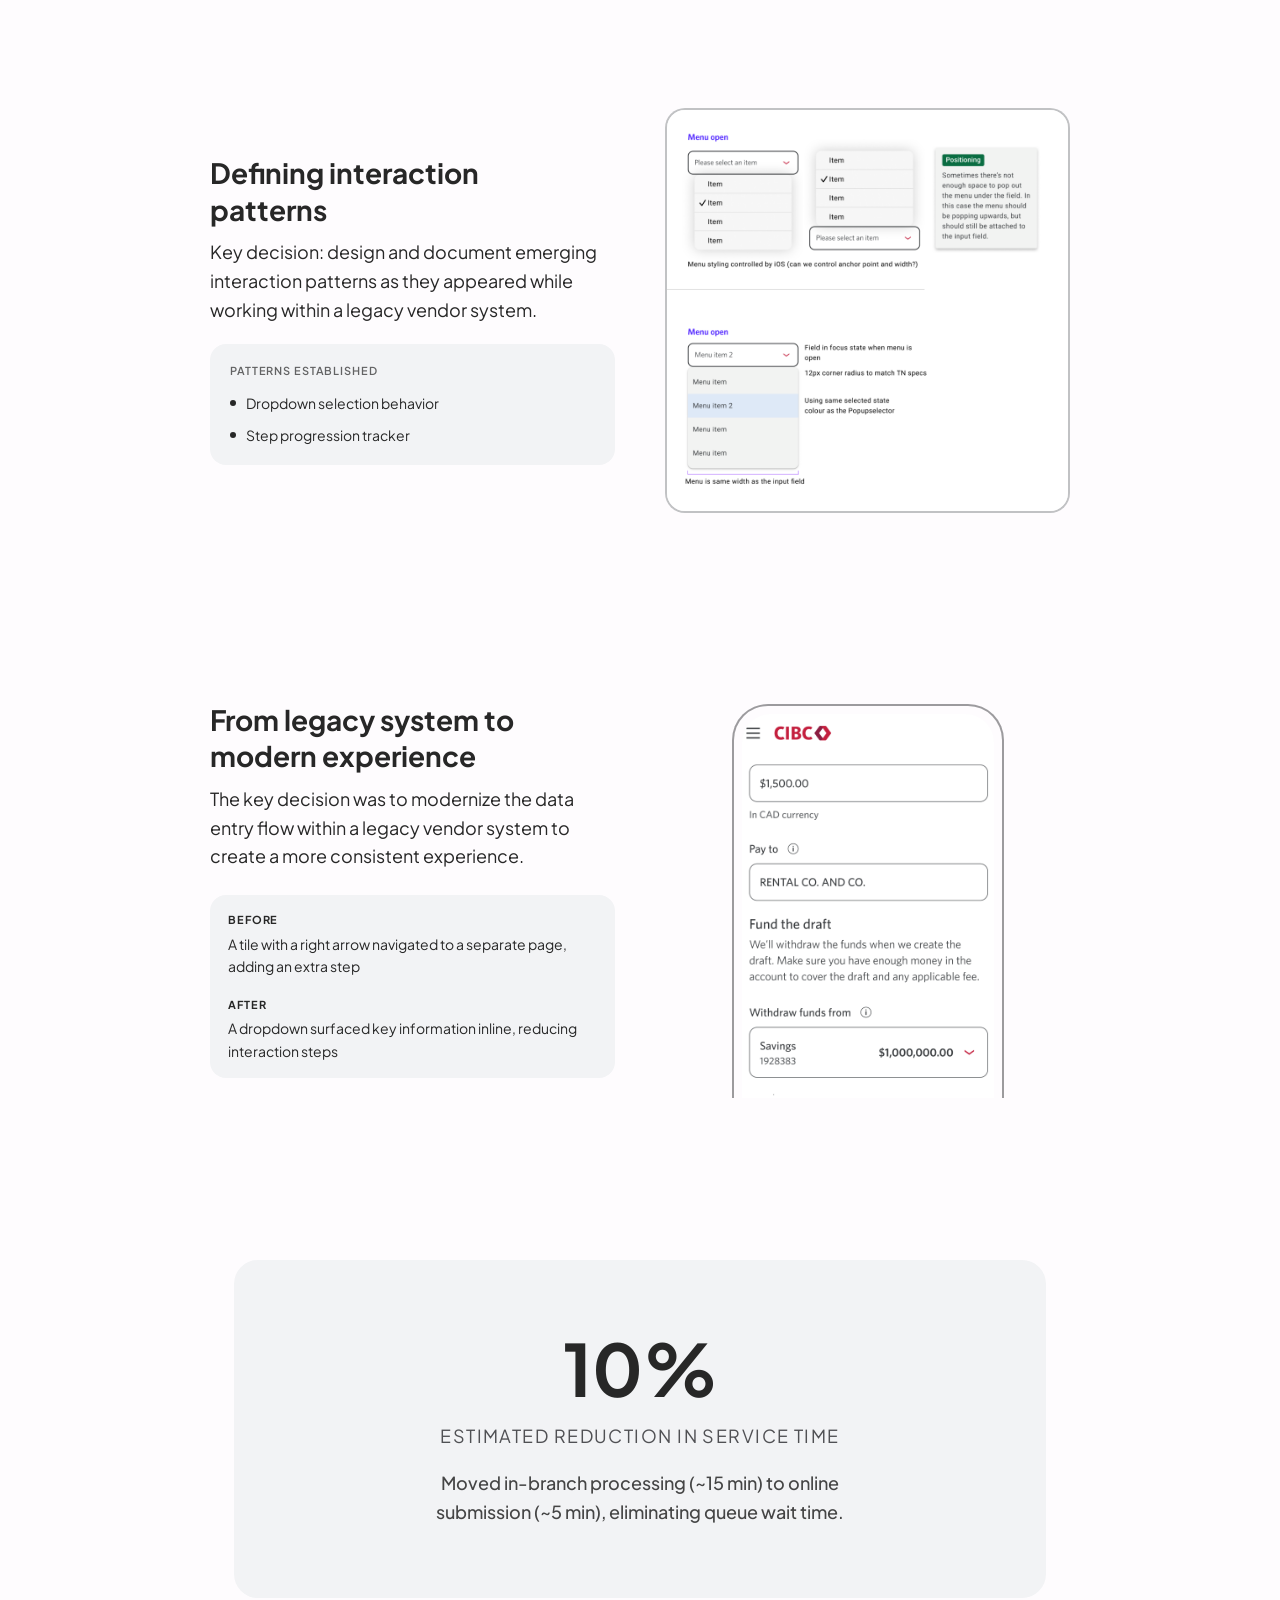
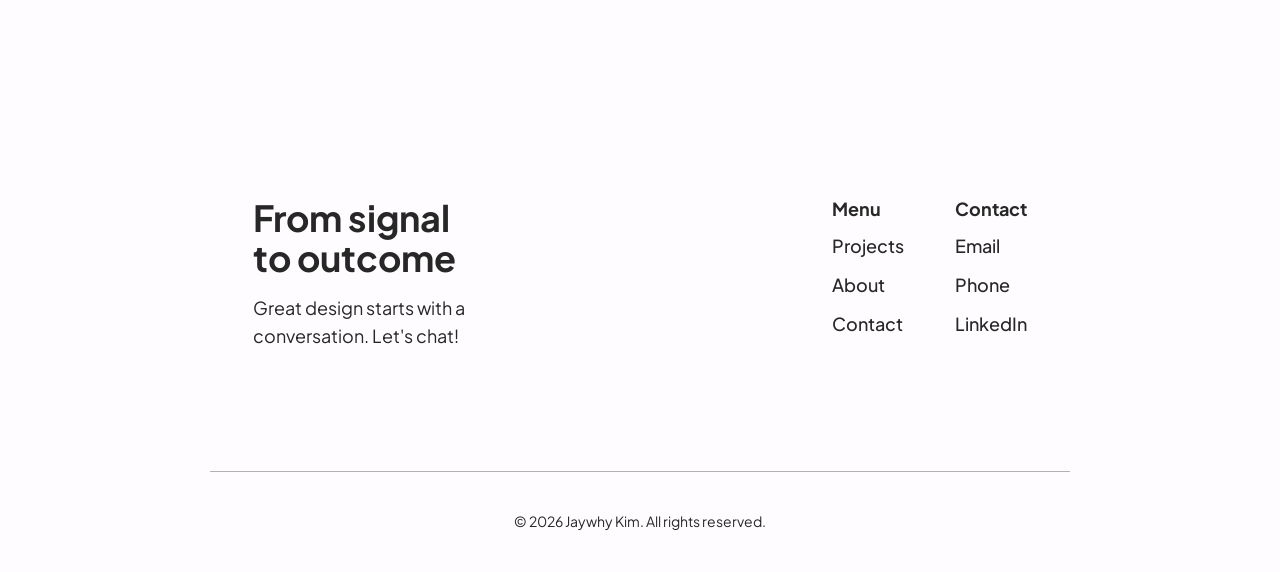
==== commit 216b6719: "Update site" ====
--- a/case-study-cibc.html
+++ b/case-study-cibc.html
@@ -335,7 +335,7 @@
           </h3>
 
           <p class="project-description">
-Key decision: Design and document emerging interaction patterns as they appeared while working within a legacy vendor system.  
+Key decision: design and document emerging interaction patterns as they appeared while working within a legacy vendor system.  
         </p>
 
         </div>
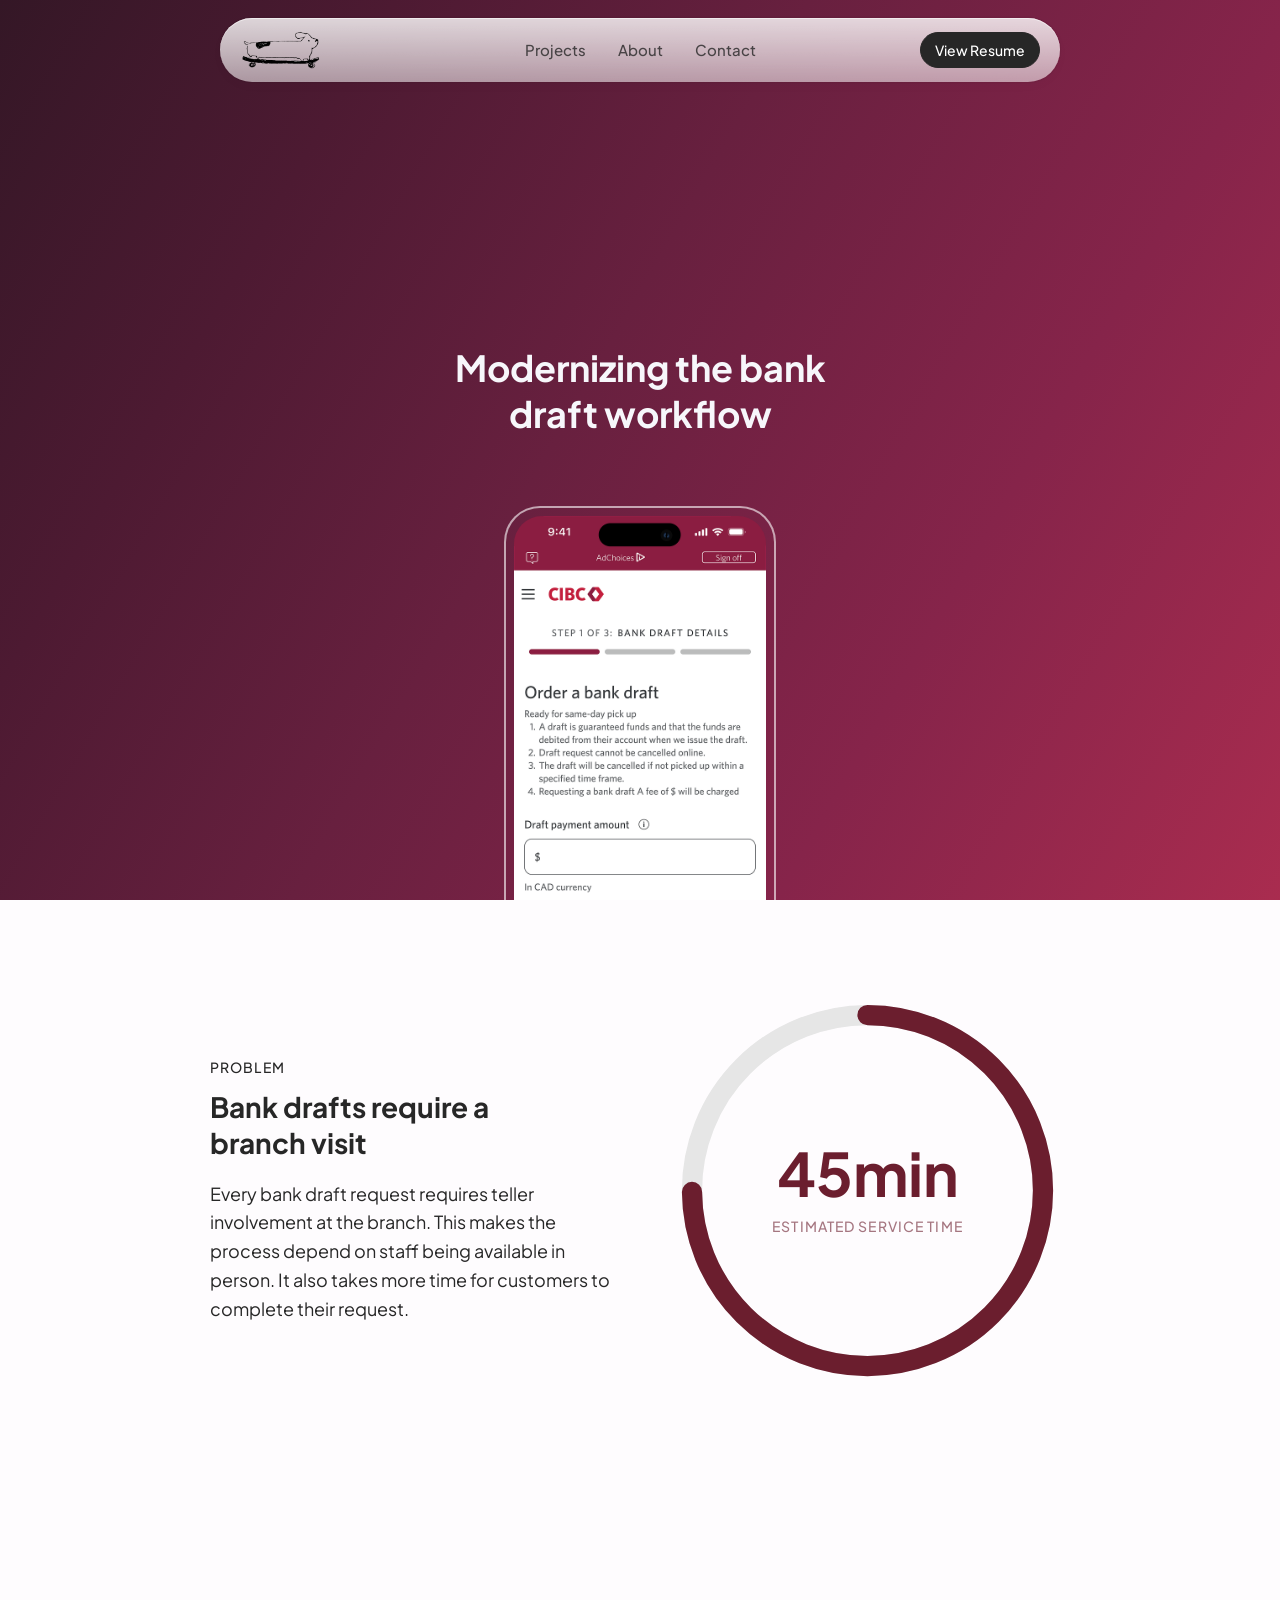
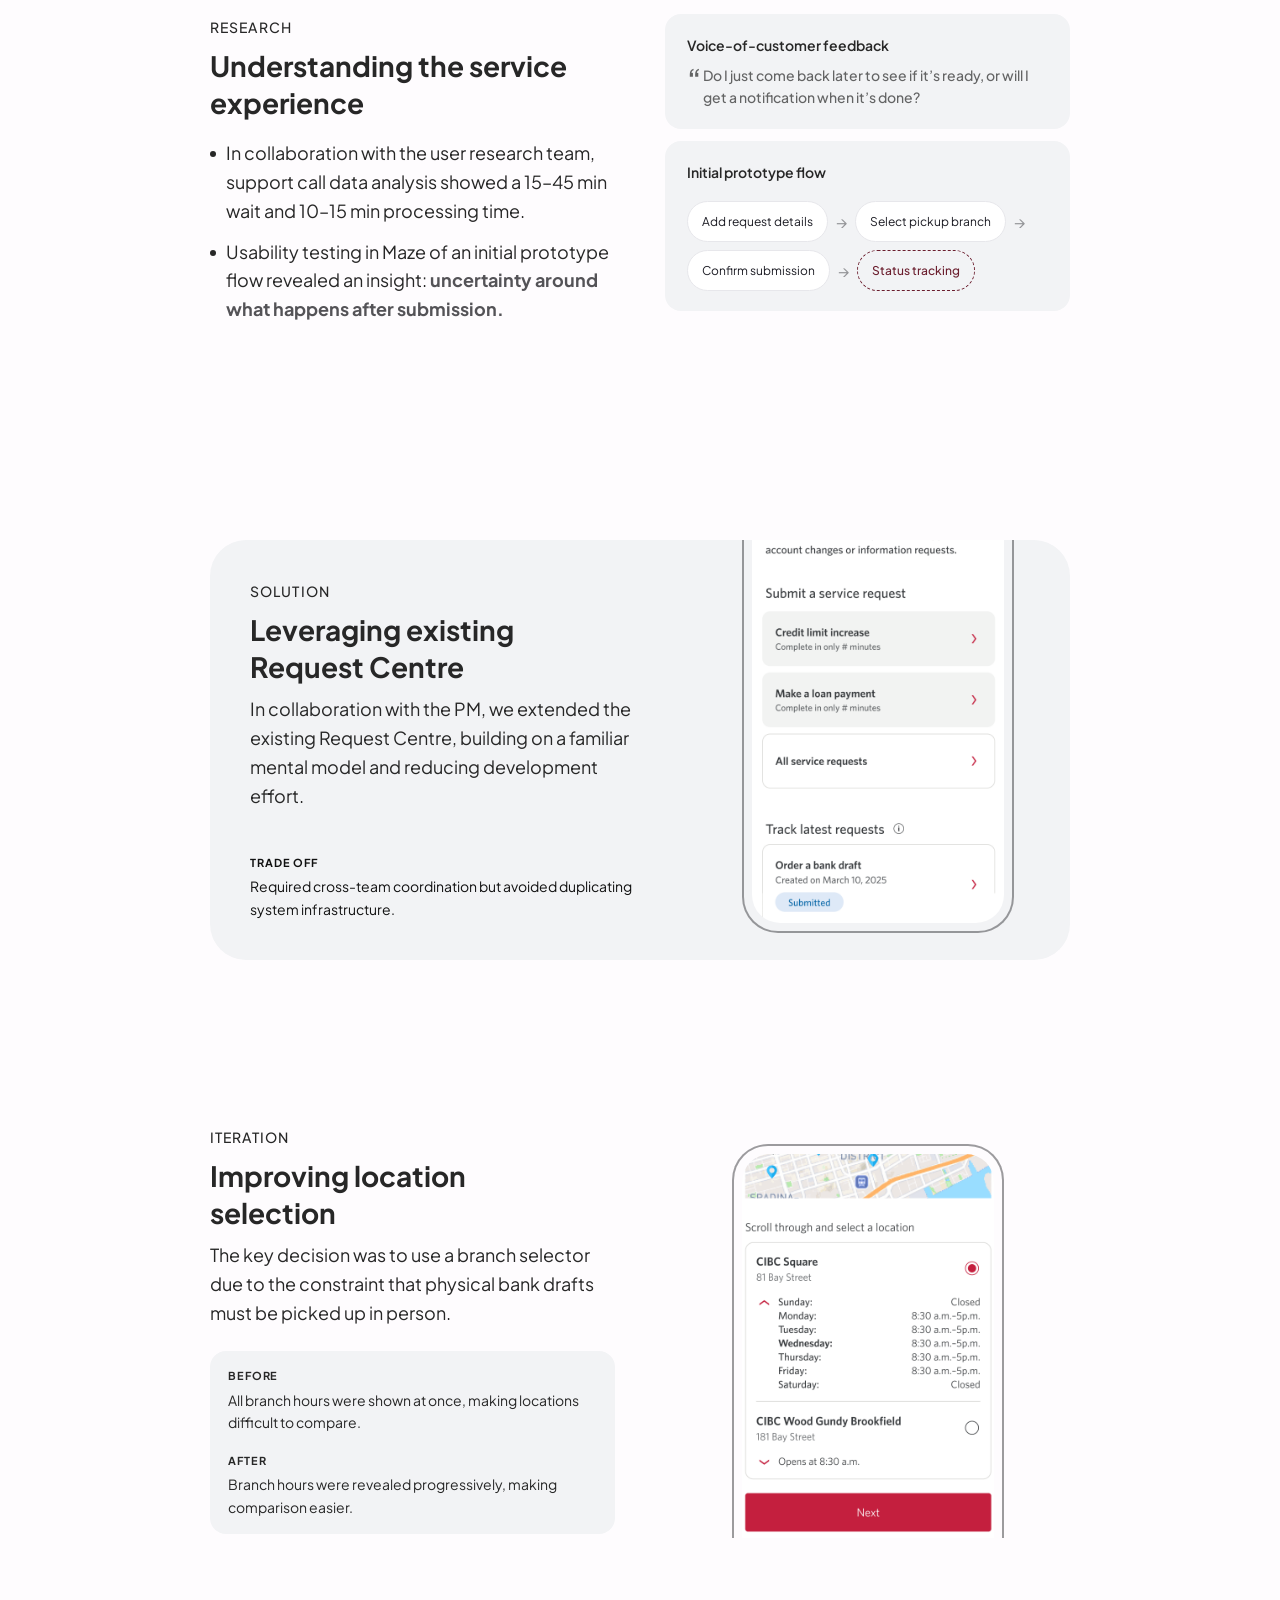
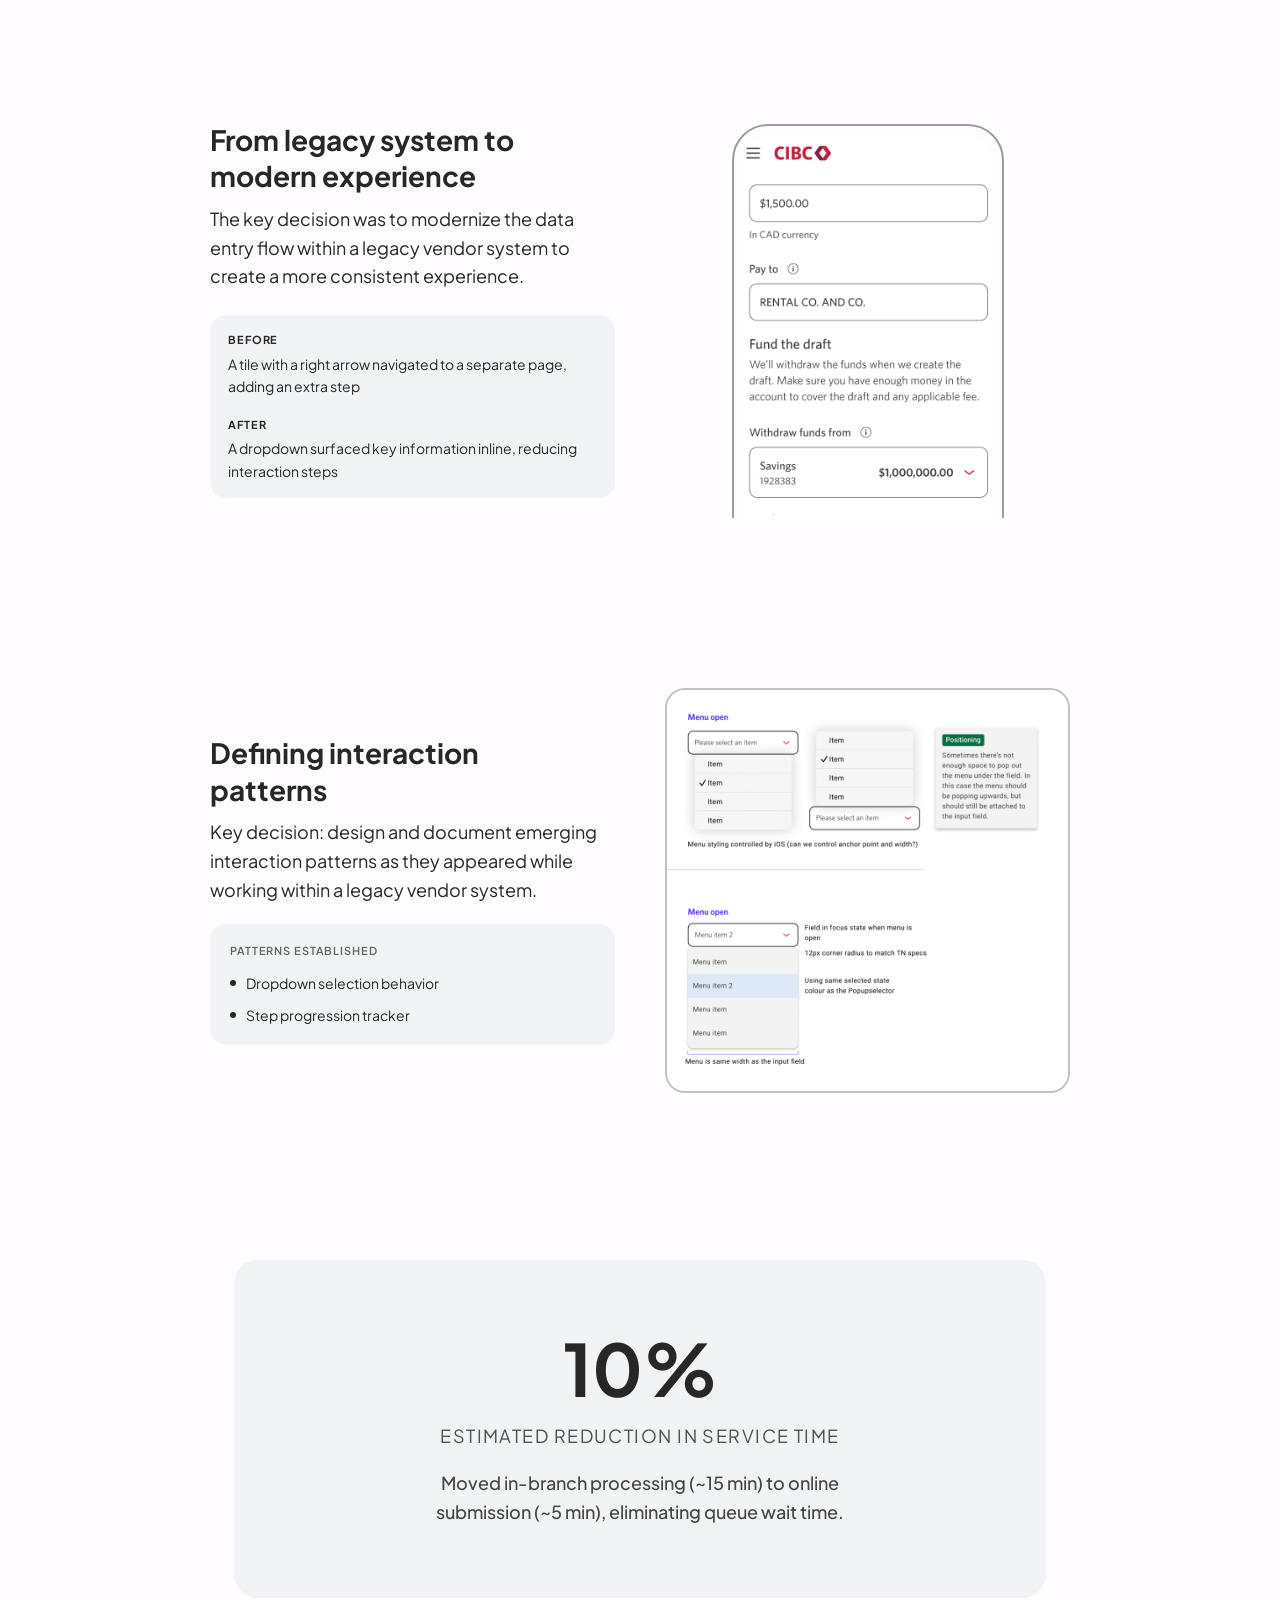
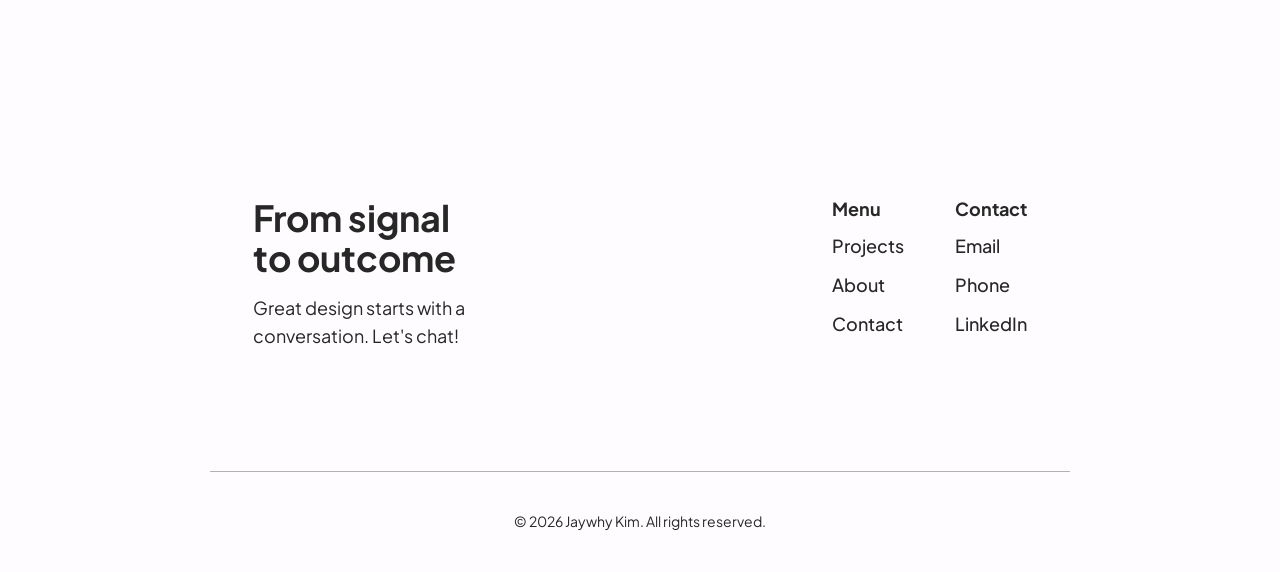
==== commit 913597f9: "Update site" ====
--- a/case-study-cibc.html
+++ b/case-study-cibc.html
@@ -320,6 +320,69 @@
     </div>
   </section>
 
+
+
+
+  
+  <section class="projects-section">
+    <div class="projects-grid">
+
+      <div class="project-card project-card--split">
+
+        <div class="project-content">
+
+          <div class="project-top">
+
+           
+
+            <h3 class="project-title">
+From legacy system to modern experience
+           </h3>
+
+            <p class="project-description">
+The key decision was to modernize the data entry flow within a legacy vendor system to create a more consistent experience.
+</div>
+<div class="comparison-card">
+
+  <div class="comparison-block">
+    <div class="comparison-label">BEFORE</div>
+    <div class="comparison-text">
+A tile with a right arrow navigated to a separate page, adding an extra step    </div>
+  </div>
+
+  <div class="comparison-spacer"></div>
+
+  <div class="comparison-block">
+    <div class="comparison-label">AFTER</div>
+    <div class="comparison-text">
+A dropdown surfaced key information inline, reducing interaction steps
+    </div>
+  </div>
+
+</div>
+        </div>
+
+        <div class="project-tile">
+          
+
+
+ <div class="project-image--default">
+  <div class="image-frame">
+
+            <img src="assets/detail-input.png" alt="CIBC project preview">
+  </div>
+          </div>
+
+
+
+
+        </div>
+
+      </div>
+
+    </div>
+  </section>
+  
 <section class="projects-section">
   <div class="projects-grid">
 
@@ -380,69 +443,6 @@
   </div>
 </section>
 
-
-
-
-  
-  <section class="projects-section">
-    <div class="projects-grid">
-
-      <div class="project-card project-card--split">
-
-        <div class="project-content">
-
-          <div class="project-top">
-
-           
-
-            <h3 class="project-title">
-From legacy system to modern experience
-           </h3>
-
-            <p class="project-description">
-The key decision was to modernize the data entry flow within a legacy vendor system to create a more consistent experience.
-</div>
-<div class="comparison-card">
-
-  <div class="comparison-block">
-    <div class="comparison-label">BEFORE</div>
-    <div class="comparison-text">
-A tile with a right arrow navigated to a separate page, adding an extra step    </div>
-  </div>
-
-  <div class="comparison-spacer"></div>
-
-  <div class="comparison-block">
-    <div class="comparison-label">AFTER</div>
-    <div class="comparison-text">
-A dropdown surfaced key information inline, reducing interaction steps
-    </div>
-  </div>
-
-</div>
-        </div>
-
-        <div class="project-tile">
-          
-
-
- <div class="project-image--default">
-  <div class="image-frame">
-
-            <img src="assets/detail-input.png" alt="CIBC project preview">
-  </div>
-          </div>
-
-
-
-
-        </div>
-
-      </div>
-
-    </div>
-  </section>
-  
 
 
 
